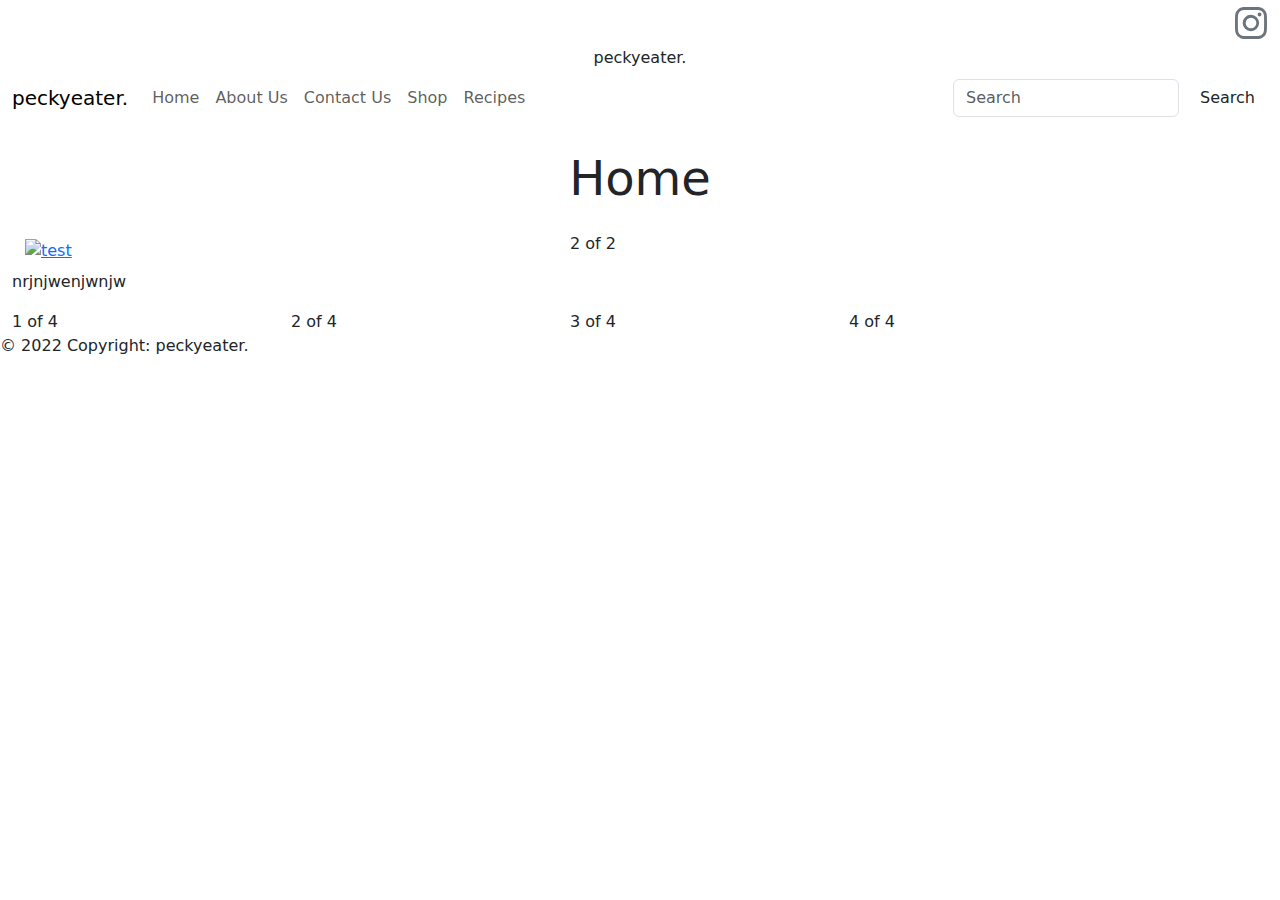
==== index.html @ 83ff92fa "changes" ====
<!DOCTYPE html>
<html lang="en">
<head>
    <title>Pecky Eater</title>
    <meta charset="utf-8">
    <meta name="viewport" content="width=device-width, initial-scale=1">

    <link rel="preconnect" href="https://fonts.googleapis.com">
    <link rel="preconnect" href="https://fonts.gstatic.com" crossorigin>
    <link href="https://fonts.googleapis.com/css2?family=Abril+Fatface&display=swap" rel="stylesheet">
    <link href="https://fonts.googleapis.com/css2?family=Josefin+Sans:wght@300&display=swap" rel="stylesheet">
    <link href="https://cdn.jsdelivr.net/npm/bootstrap@5.2.0/dist/css/bootstrap.min.css" rel="stylesheet">
    <script src="https://cdn.jsdelivr.net/npm/bootstrap@5.2.0/dist/js/bootstrap.bundle.min.js"></script>
    <link rel="stylesheet" href="stylesheet.css">


</head>
<body>

<div class="social text-end "> <button type="button" class="btn btn-outline"><a href="https://www.instagram.com/peckyeater/">
    <svg xmlns="http://www.w3.org/2000/svg" width="32" height="32" fill="currentColor" class="bi bi-instagram link-secondary" viewBox="0 0 16 16">
    <path d="M8 0C5.829 0 5.556.01 4.703.048 3.85.088 3.269.222 2.76.42a3.917 3.917 0 0 0-1.417.923A3.927 3.927 0 0 0 .42 2.76C.222 3.268.087 3.85.048 4.7.01 5.555 0 5.827 0 8.001c0 2.172.01 2.444.048 3.297.04.852.174 1.433.372 1.942.205.526.478.972.923 1.417.444.445.89.719 1.416.923.51.198 1.09.333 1.942.372C5.555 15.99 5.827 16 8 16s2.444-.01 3.298-.048c.851-.04 1.434-.174 1.943-.372a3.916 3.916 0 0 0 1.416-.923c.445-.445.718-.891.923-1.417.197-.509.332-1.09.372-1.942C15.99 10.445 16 10.173 16 8s-.01-2.445-.048-3.299c-.04-.851-.175-1.433-.372-1.941a3.926 3.926 0 0 0-.923-1.417A3.911 3.911 0 0 0 13.24.42c-.51-.198-1.092-.333-1.943-.372C10.443.01 10.172 0 7.998 0h.003zm-.717 1.442h.718c2.136 0 2.389.007 3.232.046.78.035 1.204.166 1.486.275.373.145.64.319.92.599.28.28.453.546.598.92.11.281.24.705.275 1.485.039.843.047 1.096.047 3.231s-.008 2.389-.047 3.232c-.035.78-.166 1.203-.275 1.485a2.47 2.47 0 0 1-.599.919c-.28.28-.546.453-.92.598-.28.11-.704.24-1.485.276-.843.038-1.096.047-3.232.047s-2.39-.009-3.233-.047c-.78-.036-1.203-.166-1.485-.276a2.478 2.478 0 0 1-.92-.598 2.48 2.48 0 0 1-.6-.92c-.109-.281-.24-.705-.275-1.485-.038-.843-.046-1.096-.046-3.233 0-2.136.008-2.388.046-3.231.036-.78.166-1.204.276-1.486.145-.373.319-.64.599-.92.28-.28.546-.453.92-.598.282-.11.705-.24 1.485-.276.738-.034 1.024-.044 2.515-.045v.002zm4.988 1.328a.96.96 0 1 0 0 1.92.96.96 0 0 0 0-1.92zm-4.27 1.122a4.109 4.109 0 1 0 0 8.217 4.109 4.109 0 0 0 0-8.217zm0 1.441a2.667 2.667 0 1 1 0 5.334 2.667 2.667 0 0 1 0-5.334z"/>
</svg></a></button></div>

<div class="d-none d-sm-block" >
    <div class="header text-center">peckyeater.</div>
</div>


<nav class="navbar navbar-expand-sm sticky-top">
    <div class="container-fluid">
        <a class="navbar-brand" href="#">peckyeater.</a>
        <button class="navbar-toggler" type="button" data-bs-toggle="collapse" data-bs-target="#mynavbar">
            <span class="navbar-toggler-icon"></span>
        </button>
        <div class="collapse navbar-collapse" id="mynavbar">
            <ul class="navbar-nav me-auto">
                <li class="nav-item">
                    <a class="nav-link" href="index.html">Home</a>
                </li>
                <li class="nav-item">
                    <a class="nav-link" href="aboutus.html">About Us</a>
                </li>
                <li class="nav-item">
                    <a class="nav-link" href="contactus.html">Contact Us</a>
                </li>
                <li class="nav-item">
                    <a class="nav-link" href="shop.html">Shop</a>
                </li>
                <li class="nav-item">
                    <a class="nav-link" href="recipes.html">Recipes</a>
                </li>
            </ul>
            <div id="search">
            <form class="d-flex">
                <input class="form-control me-2" type="text" placeholder="Search" id="searchbar" onkeyup="search()">
                <button class="btn" type="submit">Search</button>
            </form>
            </div>
        </div>
    </div>
</nav>
<br>

<div class="container-fluid">
    <div class="title text-center display-5">Home</div>
</div>
<br>
<!-- Two columns: 50% width on all screens, except for extra small (100% width) -->
<div class="container row">
    <div class="col align-self-start">
        <button type="button" class="btn btn-outline"><a href="cookies.html">
        <img class="img-fluid w-100" src="img/cookies.jpg" alt="test">
        </a></button>
        <p>nrjnjwenjwnjw</p>
    </div>
    <div class="col align-self-start">2 of 2</div>
</div>

<!-- Four columns: 25% width on all screens, except for extra small (100% width)-->
<div class="container row">
    <div class="col-sm">1 of 4</div>
    <div class="col-sm">2 of 4</div>
    <div class="col-sm">3 of 4</div>
    <div class="col-sm">4 of 4</div>
</div>

<!--
<script>
    $(function(){
        $('a[href="#search"]').on('click',function(event){
            event.preventDefault();
            $('#search').addClass('open');
            $('#search'> form > input[type="search"]).focus();
        });
        $('#search, #search button.close').on('click', function(event){
            if(event.target === this || event.target.className === 'close'){
                $(this).removeClass('open');
            }
        });
    });
</script>
-->
<script type="text/javascript">
    function search() {
        let input = document.getElementById('searchbar').value
        input=input.toLowerCase();
        let x = document.getElementsByClassName('nav-tem');

        for (i = 0; i < x.length; i++) {
            if (!x[i].innerHTML.toLowerCase().includes(input)) {
                x[i].style.display="none";
            }
            else {
                x[i].style.display="list-item";
            }
        }
    }
</script>
</body>
<footer class="footer">
    <p>© 2022 Copyright: peckyeater.</p>
</footer>
</html>
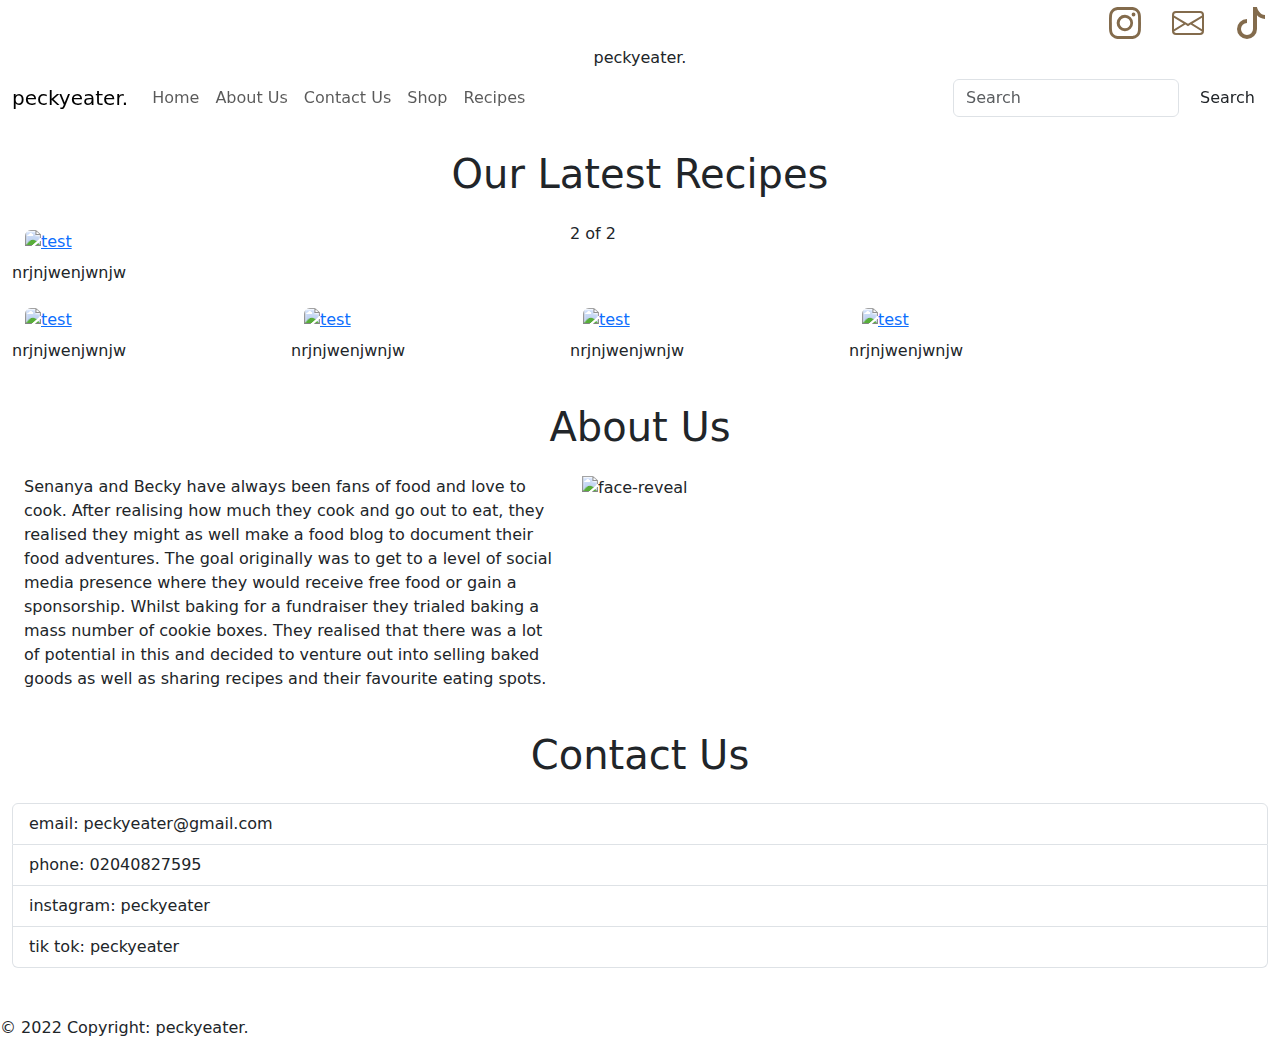
==== commit 17dadbe1: "recipe update" ====
--- a/index.html
+++ b/index.html
@@ -13,19 +13,28 @@
     <script src="https://cdn.jsdelivr.net/npm/bootstrap@5.2.0/dist/js/bootstrap.bundle.min.js"></script>
     <link rel="stylesheet" href="stylesheet.css">
 
-
 </head>
 <body>
 
 <div class="social text-end "> <button type="button" class="btn btn-outline"><a href="https://www.instagram.com/peckyeater/">
-    <svg xmlns="http://www.w3.org/2000/svg" width="32" height="32" fill="currentColor" class="bi bi-instagram link-secondary" viewBox="0 0 16 16">
+    <svg xmlns="http://www.w3.org/2000/svg" width="32" height="32" fill="rgba(131,107,76,255)" class="bi bi-instagram link-secondary" viewBox="0 0 16 16">
     <path d="M8 0C5.829 0 5.556.01 4.703.048 3.85.088 3.269.222 2.76.42a3.917 3.917 0 0 0-1.417.923A3.927 3.927 0 0 0 .42 2.76C.222 3.268.087 3.85.048 4.7.01 5.555 0 5.827 0 8.001c0 2.172.01 2.444.048 3.297.04.852.174 1.433.372 1.942.205.526.478.972.923 1.417.444.445.89.719 1.416.923.51.198 1.09.333 1.942.372C5.555 15.99 5.827 16 8 16s2.444-.01 3.298-.048c.851-.04 1.434-.174 1.943-.372a3.916 3.916 0 0 0 1.416-.923c.445-.445.718-.891.923-1.417.197-.509.332-1.09.372-1.942C15.99 10.445 16 10.173 16 8s-.01-2.445-.048-3.299c-.04-.851-.175-1.433-.372-1.941a3.926 3.926 0 0 0-.923-1.417A3.911 3.911 0 0 0 13.24.42c-.51-.198-1.092-.333-1.943-.372C10.443.01 10.172 0 7.998 0h.003zm-.717 1.442h.718c2.136 0 2.389.007 3.232.046.78.035 1.204.166 1.486.275.373.145.64.319.92.599.28.28.453.546.598.92.11.281.24.705.275 1.485.039.843.047 1.096.047 3.231s-.008 2.389-.047 3.232c-.035.78-.166 1.203-.275 1.485a2.47 2.47 0 0 1-.599.919c-.28.28-.546.453-.92.598-.28.11-.704.24-1.485.276-.843.038-1.096.047-3.232.047s-2.39-.009-3.233-.047c-.78-.036-1.203-.166-1.485-.276a2.478 2.478 0 0 1-.92-.598 2.48 2.48 0 0 1-.6-.92c-.109-.281-.24-.705-.275-1.485-.038-.843-.046-1.096-.046-3.233 0-2.136.008-2.388.046-3.231.036-.78.166-1.204.276-1.486.145-.373.319-.64.599-.92.28-.28.546-.453.92-.598.282-.11.705-.24 1.485-.276.738-.034 1.024-.044 2.515-.045v.002zm4.988 1.328a.96.96 0 1 0 0 1.92.96.96 0 0 0 0-1.92zm-4.27 1.122a4.109 4.109 0 1 0 0 8.217 4.109 4.109 0 0 0 0-8.217zm0 1.441a2.667 2.667 0 1 1 0 5.334 2.667 2.667 0 0 1 0-5.334z"/>
-</svg></a></button></div>
+</svg></a></button>
+    <button type="button" class="btn btn-outline"><a href="mailto:peckyeater@gmail.com">
+        <svg xmlns="http://www.w3.org/2000/svg" width="32" height="32" fill="rgba(131,107,76,255)" class="bi bi-envelope" viewBox="0 0 16 16">
+            <path d="M0 4a2 2 0 0 1 2-2h12a2 2 0 0 1 2 2v8a2 2 0 0 1-2 2H2a2 2 0 0 1-2-2V4Zm2-1a1 1 0 0 0-1 1v.217l7 4.2 7-4.2V4a1 1 0 0 0-1-1H2Zm13 2.383-4.708 2.825L15 11.105V5.383Zm-.034 6.876-5.64-3.471L8 9.583l-1.326-.795-5.64 3.47A1 1 0 0 0 2 13h12a1 1 0 0 0 .966-.741ZM1 11.105l4.708-2.897L1 5.383v5.722Z"/>
+        </svg>
+    </a></button>
+    <button type="button" class="btn btn-outline"><a href="https://www.tiktok.com/@peckyeater">
+        <svg xmlns="http://www.w3.org/2000/svg" width="32" height="32" fill="rgba(131,107,76,255)" class="bi bi-tiktok" viewBox="0 0 16 16">
+            <path d="M9 0h1.98c.144.715.54 1.617 1.235 2.512C12.895 3.389 13.797 4 15 4v2c-1.753 0-3.07-.814-4-1.829V11a5 5 0 1 1-5-5v2a3 3 0 1 0 3 3V0Z"/>
+        </svg>
+    </a></button>
+</div>
 
 <div class="d-none d-sm-block" >
     <div class="header text-center">peckyeater.</div>
 </div>
-
 
 <nav class="navbar navbar-expand-sm sticky-top">
     <div class="container-fluid">
@@ -39,10 +48,10 @@
                     <a class="nav-link" href="index.html">Home</a>
                 </li>
                 <li class="nav-item">
-                    <a class="nav-link" href="aboutus.html">About Us</a>
+                    <a class="nav-link" href="#aboutus">About Us</a>
                 </li>
                 <li class="nav-item">
-                    <a class="nav-link" href="contactus.html">Contact Us</a>
+                    <a class="nav-link" href="#contactus">Contact Us</a>
                 </li>
                 <li class="nav-item">
                     <a class="nav-link" href="shop.html">Shop</a>
@@ -61,30 +70,90 @@
     </div>
 </nav>
 <br>
-
 <div class="container-fluid">
-    <div class="title text-center display-5">Home</div>
+    <div class="title text-center display-6">Our Latest Recipes</div>
 </div>
 <br>
 <!-- Two columns: 50% width on all screens, except for extra small (100% width) -->
+<div class="wrapper">
 <div class="container row">
     <div class="col align-self-start">
         <button type="button" class="btn btn-outline"><a href="cookies.html">
-        <img class="img-fluid w-100" src="img/cookies.jpg" alt="test">
+        <img class="rounded img-fluid w-100" src="img/cookies.jpg" alt="test">
         </a></button>
         <p>nrjnjwenjwnjw</p>
     </div>
     <div class="col align-self-start">2 of 2</div>
 </div>
-
 <!-- Four columns: 25% width on all screens, except for extra small (100% width)-->
 <div class="container row">
-    <div class="col-sm">1 of 4</div>
-    <div class="col-sm">2 of 4</div>
-    <div class="col-sm">3 of 4</div>
-    <div class="col-sm">4 of 4</div>
+    <div class="col-sm">
+        <button type="button" class="btn btn-outline"><a href="cheesecake.html">
+            <img class="rounded img-fluid w-100" src="img/IMG_1798.jpg" alt="test">
+        </a></button>
+        <p>nrjnjwenjwnjw</p>
+    </div>
+        <div class="col-sm">
+            <button type="button" class="btn btn-outline"><a href="cookies.html">
+                <img class="rounded img-fluid w-100" src="img/IMG_3704.jpg" alt="test">
+            </a></button>
+            <p>nrjnjwenjwnjw</p>
+        </div>
+            <div class="col-sm">
+                <button type="button" class="btn btn-outline"><a href="cookies.html">
+                    <img class="rounded img-fluid w-100" src="img/IMG_6663.jpg" alt="test">
+                </a></button>
+                <p>nrjnjwenjwnjw</p>
+            </div>
+    <div class="col-sm">
+        <button type="button" class="btn btn-outline"><a href="cookies.html">
+            <img class="rounded img-fluid w-100" src="img/IMG_6790.jpg" alt="test">
+        </a></button>
+        <p>nrjnjwenjwnjw</p>
+    </div>
 </div>
 
+<br>
+<div id="aboutus"  class="container-fluid">
+    <div class="title text-center display-6">About Us</div>
+</div>
+<br>
+
+
+    <div class="container-fluid">
+        <div class="container row">
+            <div class="col-sm-3 col-md-6">
+                <p>Senanya and Becky have always been fans of food and love to cook. After realising how much
+                    they cook and go out to eat, they realised they might as well make a food blog to document
+                    their food adventures. The goal originally was to get to a level of social media presence
+                    where they would receive free food or gain a sponsorship. Whilst baking for a fundraiser they
+                    trialed baking a mass number of cookie boxes. They realised that there was a lot of potential
+                    in this and decided to venture out into selling baked goods as well as sharing recipes and their
+                    favourite eating spots.</p>
+            </div>
+            <div class="col-sm-9 col-md-6">
+                <img src="img/IMG_1305_Original.jpg" alt="face-reveal" class="img-fluid">
+            </div>
+        </div>
+    </div>
+</div>
+<br>
+<div id="contactus" class="container-fluid">
+    <div class="title text-center display-6">Contact Us</div>
+</div>
+<br>
+<div class="wrapper">
+    <div class="container-fluid">
+        <ul class="list-group">
+            <li class="list-group-item">email: peckyeater@gmail.com</li>
+            <li class="list-group-item">phone: 02040827595</li>
+            <li class="list-group-item">instagram: peckyeater</li>
+            <li class="list-group-item">tik tok: peckyeater</li>
+        </ul>
+    </div>
+</div>
+<br>
+<br>
 <!--
 <script>
     $(function(){
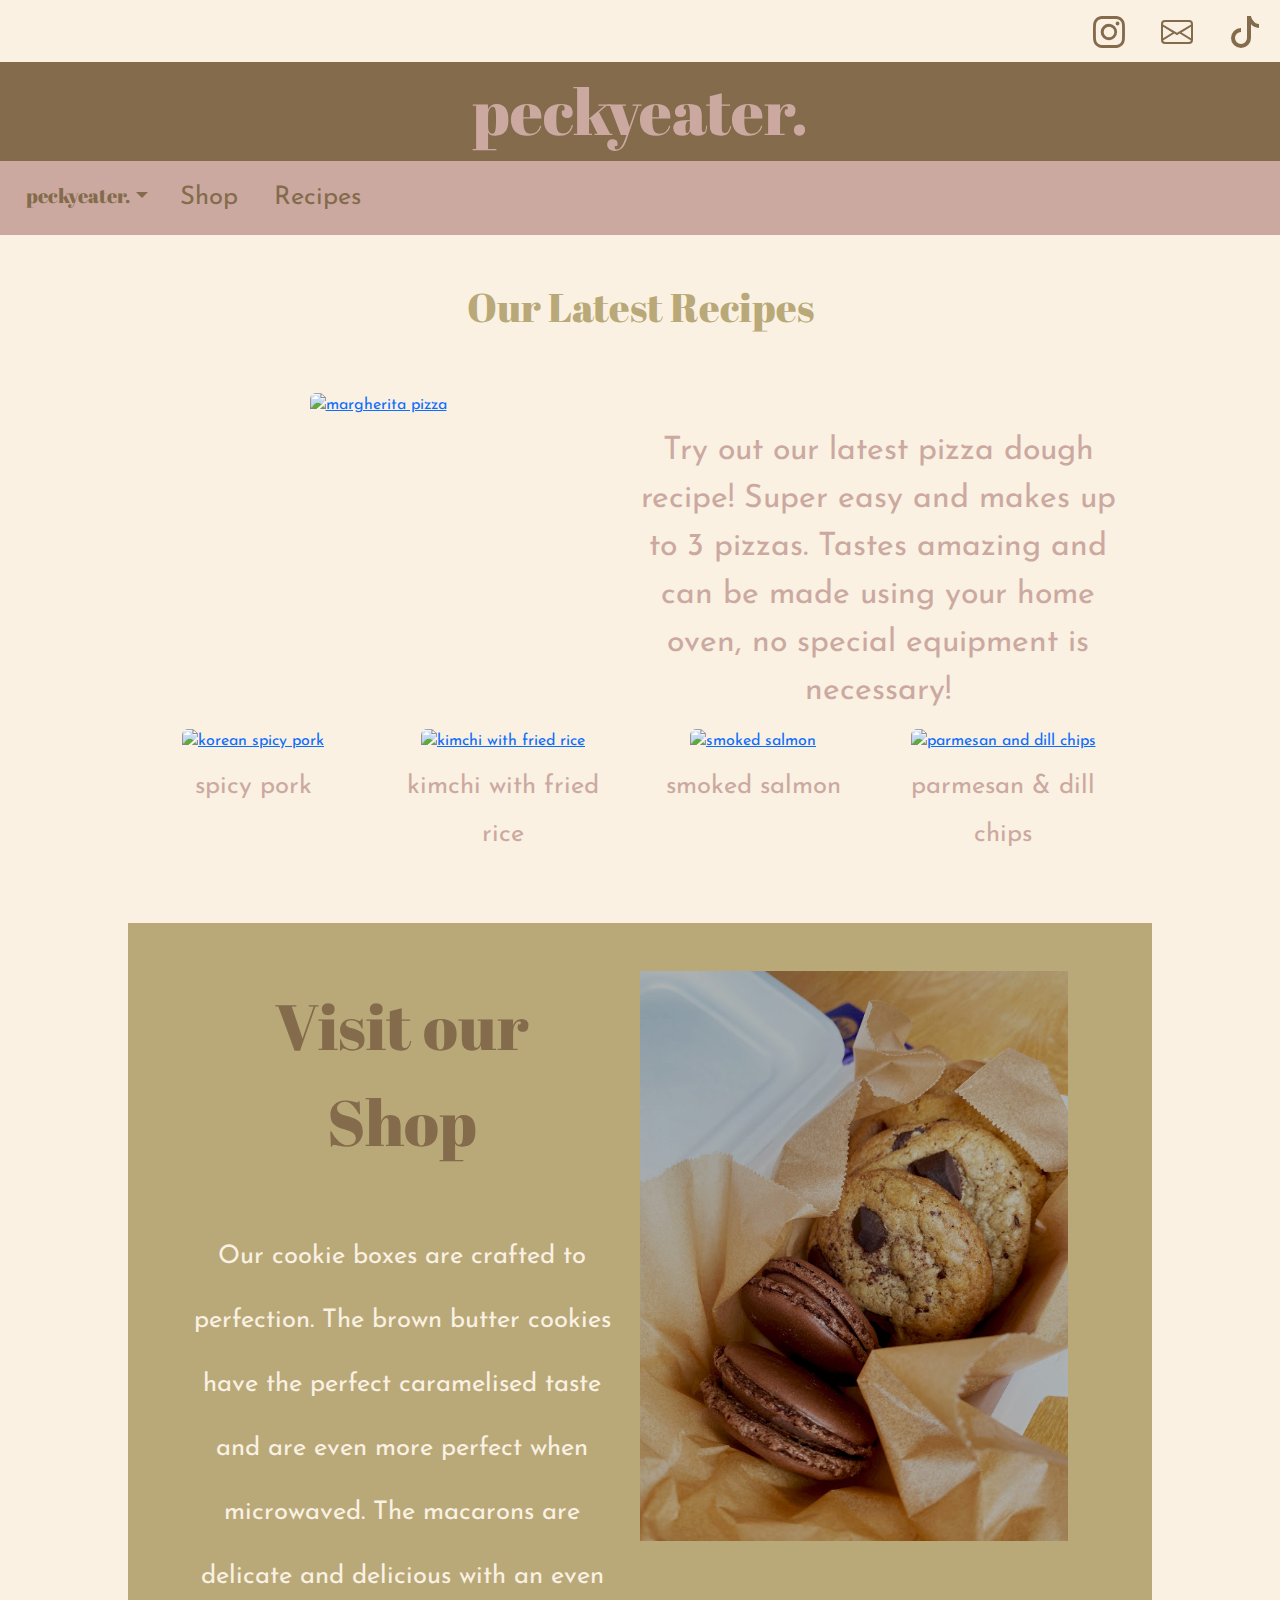
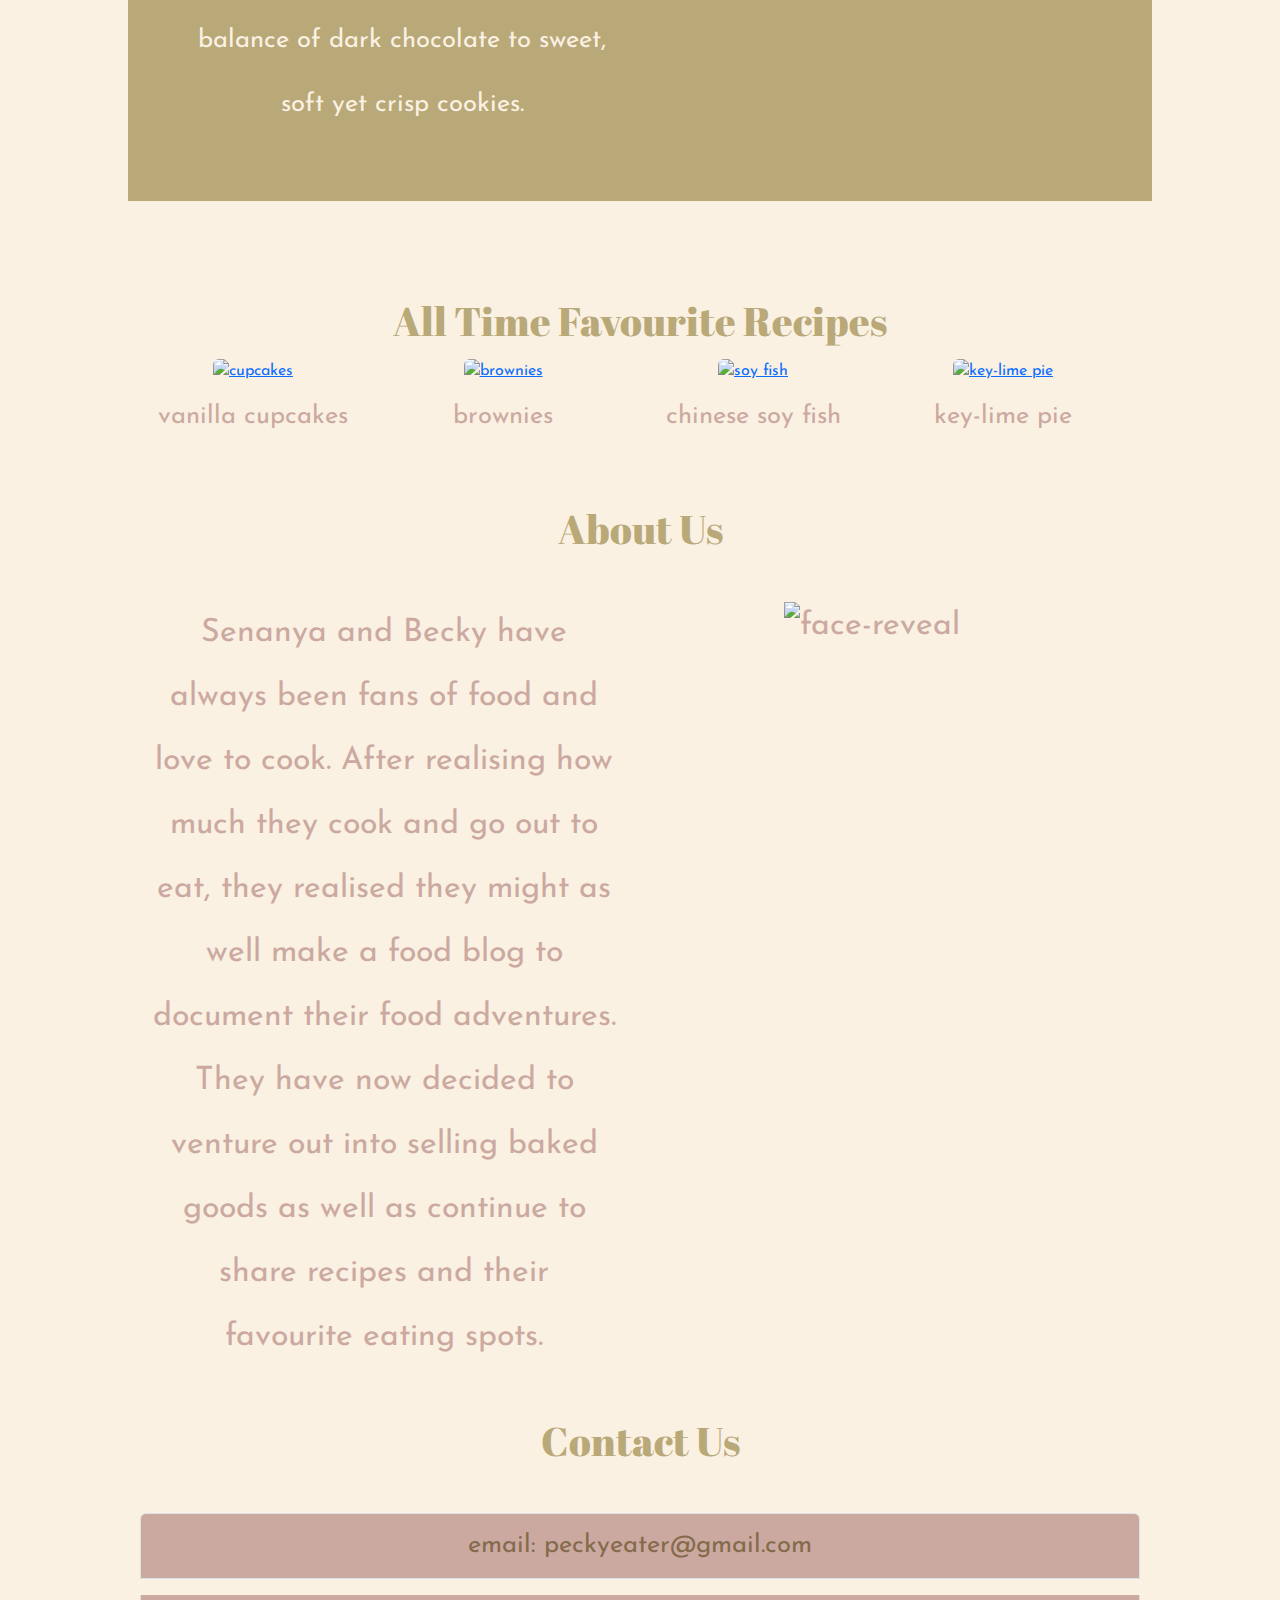
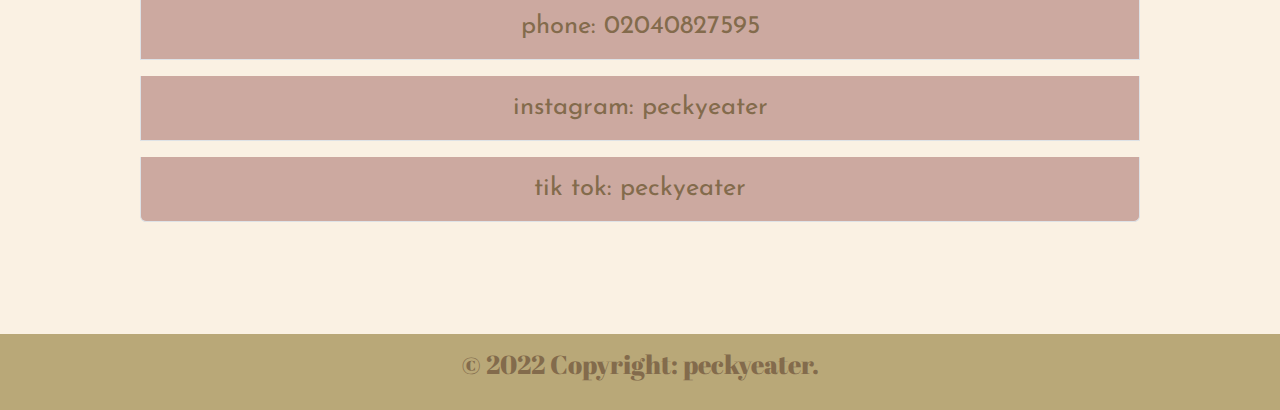
==== commit 76cc29d5: "navbar fix" ====
--- a/index.html
+++ b/index.html
@@ -16,10 +16,11 @@
 </head>
 <body>
 
+
 <div class="social text-end "> <button type="button" class="btn btn-outline"><a href="https://www.instagram.com/peckyeater/">
     <svg xmlns="http://www.w3.org/2000/svg" width="32" height="32" fill="rgba(131,107,76,255)" class="bi bi-instagram link-secondary" viewBox="0 0 16 16">
-    <path d="M8 0C5.829 0 5.556.01 4.703.048 3.85.088 3.269.222 2.76.42a3.917 3.917 0 0 0-1.417.923A3.927 3.927 0 0 0 .42 2.76C.222 3.268.087 3.85.048 4.7.01 5.555 0 5.827 0 8.001c0 2.172.01 2.444.048 3.297.04.852.174 1.433.372 1.942.205.526.478.972.923 1.417.444.445.89.719 1.416.923.51.198 1.09.333 1.942.372C5.555 15.99 5.827 16 8 16s2.444-.01 3.298-.048c.851-.04 1.434-.174 1.943-.372a3.916 3.916 0 0 0 1.416-.923c.445-.445.718-.891.923-1.417.197-.509.332-1.09.372-1.942C15.99 10.445 16 10.173 16 8s-.01-2.445-.048-3.299c-.04-.851-.175-1.433-.372-1.941a3.926 3.926 0 0 0-.923-1.417A3.911 3.911 0 0 0 13.24.42c-.51-.198-1.092-.333-1.943-.372C10.443.01 10.172 0 7.998 0h.003zm-.717 1.442h.718c2.136 0 2.389.007 3.232.046.78.035 1.204.166 1.486.275.373.145.64.319.92.599.28.28.453.546.598.92.11.281.24.705.275 1.485.039.843.047 1.096.047 3.231s-.008 2.389-.047 3.232c-.035.78-.166 1.203-.275 1.485a2.47 2.47 0 0 1-.599.919c-.28.28-.546.453-.92.598-.28.11-.704.24-1.485.276-.843.038-1.096.047-3.232.047s-2.39-.009-3.233-.047c-.78-.036-1.203-.166-1.485-.276a2.478 2.478 0 0 1-.92-.598 2.48 2.48 0 0 1-.6-.92c-.109-.281-.24-.705-.275-1.485-.038-.843-.046-1.096-.046-3.233 0-2.136.008-2.388.046-3.231.036-.78.166-1.204.276-1.486.145-.373.319-.64.599-.92.28-.28.546-.453.92-.598.282-.11.705-.24 1.485-.276.738-.034 1.024-.044 2.515-.045v.002zm4.988 1.328a.96.96 0 1 0 0 1.92.96.96 0 0 0 0-1.92zm-4.27 1.122a4.109 4.109 0 1 0 0 8.217 4.109 4.109 0 0 0 0-8.217zm0 1.441a2.667 2.667 0 1 1 0 5.334 2.667 2.667 0 0 1 0-5.334z"/>
-</svg></a></button>
+        <path d="M8 0C5.829 0 5.556.01 4.703.048 3.85.088 3.269.222 2.76.42a3.917 3.917 0 0 0-1.417.923A3.927 3.927 0 0 0 .42 2.76C.222 3.268.087 3.85.048 4.7.01 5.555 0 5.827 0 8.001c0 2.172.01 2.444.048 3.297.04.852.174 1.433.372 1.942.205.526.478.972.923 1.417.444.445.89.719 1.416.923.51.198 1.09.333 1.942.372C5.555 15.99 5.827 16 8 16s2.444-.01 3.298-.048c.851-.04 1.434-.174 1.943-.372a3.916 3.916 0 0 0 1.416-.923c.445-.445.718-.891.923-1.417.197-.509.332-1.09.372-1.942C15.99 10.445 16 10.173 16 8s-.01-2.445-.048-3.299c-.04-.851-.175-1.433-.372-1.941a3.926 3.926 0 0 0-.923-1.417A3.911 3.911 0 0 0 13.24.42c-.51-.198-1.092-.333-1.943-.372C10.443.01 10.172 0 7.998 0h.003zm-.717 1.442h.718c2.136 0 2.389.007 3.232.046.78.035 1.204.166 1.486.275.373.145.64.319.92.599.28.28.453.546.598.92.11.281.24.705.275 1.485.039.843.047 1.096.047 3.231s-.008 2.389-.047 3.232c-.035.78-.166 1.203-.275 1.485a2.47 2.47 0 0 1-.599.919c-.28.28-.546.453-.92.598-.28.11-.704.24-1.485.276-.843.038-1.096.047-3.232.047s-2.39-.009-3.233-.047c-.78-.036-1.203-.166-1.485-.276a2.478 2.478 0 0 1-.92-.598 2.48 2.48 0 0 1-.6-.92c-.109-.281-.24-.705-.275-1.485-.038-.843-.046-1.096-.046-3.233 0-2.136.008-2.388.046-3.231.036-.78.166-1.204.276-1.486.145-.373.319-.64.599-.92.28-.28.546-.453.92-.598.282-.11.705-.24 1.485-.276.738-.034 1.024-.044 2.515-.045v.002zm4.988 1.328a.96.96 0 1 0 0 1.92.96.96 0 0 0 0-1.92zm-4.27 1.122a4.109 4.109 0 1 0 0 8.217 4.109 4.109 0 0 0 0-8.217zm0 1.441a2.667 2.667 0 1 1 0 5.334 2.667 2.667 0 0 1 0-5.334z"/>
+    </svg></a></button>
     <button type="button" class="btn btn-outline"><a href="mailto:peckyeater@gmail.com">
         <svg xmlns="http://www.w3.org/2000/svg" width="32" height="32" fill="rgba(131,107,76,255)" class="bi bi-envelope" viewBox="0 0 16 16">
             <path d="M0 4a2 2 0 0 1 2-2h12a2 2 0 0 1 2 2v8a2 2 0 0 1-2 2H2a2 2 0 0 1-2-2V4Zm2-1a1 1 0 0 0-1 1v.217l7 4.2 7-4.2V4a1 1 0 0 0-1-1H2Zm13 2.383-4.708 2.825L15 11.105V5.383Zm-.034 6.876-5.64-3.471L8 9.583l-1.326-.795-5.64 3.47A1 1 0 0 0 2 13h12a1 1 0 0 0 .966-.741ZM1 11.105l4.708-2.897L1 5.383v5.722Z"/>
@@ -38,20 +39,16 @@
 
 <nav class="navbar navbar-expand-sm sticky-top">
     <div class="container-fluid">
-        <a class="navbar-brand" href="#">peckyeater.</a>
-        <button class="navbar-toggler" type="button" data-bs-toggle="collapse" data-bs-target="#mynavbar">
-            <span class="navbar-toggler-icon"></span>
-        </button>
         <div class="collapse navbar-collapse" id="mynavbar">
             <ul class="navbar-nav me-auto">
-                <li class="nav-item">
-                    <a class="nav-link" href="index.html">Home</a>
-                </li>
-                <li class="nav-item">
-                    <a class="nav-link" href="#aboutus">About Us</a>
-                </li>
-                <li class="nav-item">
-                    <a class="nav-link" href="#contactus">Contact Us</a>
+                <li class="nav-item dropdown">
+                    <a class="nav-link dropdown-toggle navbar" href="#" id="navbarDropdown" role="button" data-bs-toggle="dropdown" aria-expanded="false">
+                        peckyeater.
+                    </a>
+                    <ul class="dropdown-menu" aria-labelledby="navbarDropdown">
+                        <li><a class="nav-link" href="#aboutus">About Us</a></li>
+                        <li><a class="nav-link" href="#contactus">Contact Us</a></li>
+                    </ul>
                 </li>
                 <li class="nav-item">
                     <a class="nav-link" href="shop.html">Shop</a>
@@ -60,12 +57,7 @@
                     <a class="nav-link" href="recipes.html">Recipes</a>
                 </li>
             </ul>
-            <div id="search">
-            <form class="d-flex">
-                <input class="form-control me-2" type="text" placeholder="Search" id="searchbar" onkeyup="search()">
-                <button class="btn" type="submit">Search</button>
-            </form>
-            </div>
+
         </div>
     </div>
 </nav>
@@ -73,63 +65,116 @@
 <div class="container-fluid">
     <div class="title text-center display-6">Our Latest Recipes</div>
 </div>
-<br>
-<!-- Two columns: 50% width on all screens, except for extra small (100% width) -->
+
+<br>
+
 <div class="wrapper">
 <div class="container row">
-    <div class="col align-self-start">
-        <button type="button" class="btn btn-outline"><a href="cookies.html">
-        <img class="rounded img-fluid w-100" src="img/cookies.jpg" alt="test">
-        </a></button>
-        <p>nrjnjwenjwnjw</p>
-    </div>
-    <div class="col align-self-start">2 of 2</div>
-</div>
-<!-- Four columns: 25% width on all screens, except for extra small (100% width)-->
+    <div class="col-sm-6">
+        <button type="button" class="btn btn-outline"><a href="pizza.html">
+        <img class="rounded img-fluid w-100" src="img/pizza.jpg" alt="margherita pizza">
+        </a></button>
+    </div>
+    <div class="col-sm-6 pt-5">
+        Try out our latest pizza  dough recipe! Super easy and makes up to 3 pizzas. Tastes
+        amazing and can be made using your home oven, no special equipment is necessary!
+    </div>
+</div>
+
 <div class="container row">
     <div class="col-sm">
-        <button type="button" class="btn btn-outline"><a href="cheesecake.html">
-            <img class="rounded img-fluid w-100" src="img/IMG_1798.jpg" alt="test">
-        </a></button>
-        <p>nrjnjwenjwnjw</p>
+        <button type="button" class="btn btn-outline"><a href="spicypork.html">
+            <img class="rounded img-fluid w-100" src="img/IMG_6663.jpg" alt="korean spicy pork">
+        </a></button>
+        <p>spicy pork</p>
     </div>
         <div class="col-sm">
-            <button type="button" class="btn btn-outline"><a href="cookies.html">
-                <img class="rounded img-fluid w-100" src="img/IMG_3704.jpg" alt="test">
+            <button type="button" class="btn"><a href="friedrice.html">
+                <img class="rounded img-fluid w-100" src="img/IMG_8913.jpg" alt="kimchi with fried rice">
             </a></button>
-            <p>nrjnjwenjwnjw</p>
+            <p>kimchi with fried rice</p>
         </div>
             <div class="col-sm">
-                <button type="button" class="btn btn-outline"><a href="cookies.html">
-                    <img class="rounded img-fluid w-100" src="img/IMG_6663.jpg" alt="test">
+                <button type="button" class="btn"><a href="salmon.html">
+                    <img class="rounded img-fluid w-100" src="img/IMG_3042.jpg" alt="smoked salmon">
                 </a></button>
-                <p>nrjnjwenjwnjw</p>
+                <p>smoked salmon</p>
             </div>
     <div class="col-sm">
-        <button type="button" class="btn btn-outline"><a href="cookies.html">
-            <img class="rounded img-fluid w-100" src="img/IMG_6790.jpg" alt="test">
-        </a></button>
-        <p>nrjnjwenjwnjw</p>
-    </div>
-</div>
-
+        <button type="button" class="btn"><a href="chips.html">
+            <img class="rounded img-fluid w-100" src="img/IMG_2964.jpg" alt="parmesan and dill chips">
+        </a></button>
+        <p>parmesan & dill chips</p>
+    </div>
+</div>
+    <br>
+    <div class="block-1 p-5">
+        <div class="container row">
+            <div class="col">
+                <button type="button" class="btn btn-outline title-2 text-center txt-2">Visit our Shop<a href="shop.html">
+                </a></button>
+                <div class="txt-1 pt-5">
+                <p>Our cookie boxes are crafted to perfection. The brown butter cookies have the perfect
+                    caramelised taste and are even more perfect when microwaved. The macarons are delicate
+                    and delicious with an even balance of dark chocolate to
+                    sweet, soft yet crisp cookies.</p>
+            </div>
+            </div>
+            <div class="col-sm "><img src="img/IMG_1554.jpg" class="d-block w-100" alt="cookie box"></div>
+        </div>
+
+    </div>
+</div>
+<br>
+<br>
+<div class="container-fluid">
+    <div class="title text-center display-6">All Time Favourite Recipes</div>
+</div>
+<div class="wrapper">
+<div class="container row">
+    <div class="col">
+        <button type="button" class="btn btn-outline"><a href="cupcakes.html">
+            <img src="img/IMG_3628.jpg" class="rounded img-fluid w-100" alt="cupcakes">
+        </a></button>
+        <p>vanilla cupcakes</p>
+    </div>
+    <div class="col">
+        <button type="button" class="btn btn-outline"><a href="brownies.html">
+            <img src="img/IMG_2368.jpg" class="rounded img-fluid w-100" alt="brownies">
+        </a></button>
+        <p>brownies</p>
+    </div>
+    <div class="col">
+        <button type="button" class="btn btn-outline"><a href="soyfish.html">
+            <img src="img/IMG_8636.jpg" class="rounded img-fluid w-100" alt="soy fish">
+        </a></button>
+        <p>chinese soy fish</p>
+    </div>
+
+    <div class="col">
+        <button type="button" class="btn btn-outline"><a href="pie.html">
+            <img src="img/IMG_1869.jpg" class="rounded img-fluid w-100" alt="key-lime pie">
+        </a></button>
+        <p>key-lime pie</p>
+    </div>
+</div>
+</div>
 <br>
 <div id="aboutus"  class="container-fluid">
     <div class="title text-center display-6">About Us</div>
 </div>
-<br>
-
-
+
+<br>
+
+
+<div class="wrapper">
     <div class="container-fluid">
         <div class="container row">
             <div class="col-sm-3 col-md-6">
-                <p>Senanya and Becky have always been fans of food and love to cook. After realising how much
+                <div class="txt-3">Senanya and Becky have always been fans of food and love to cook. After realising how much
                     they cook and go out to eat, they realised they might as well make a food blog to document
-                    their food adventures. The goal originally was to get to a level of social media presence
-                    where they would receive free food or gain a sponsorship. Whilst baking for a fundraiser they
-                    trialed baking a mass number of cookie boxes. They realised that there was a lot of potential
-                    in this and decided to venture out into selling baked goods as well as sharing recipes and their
-                    favourite eating spots.</p>
+                    their food adventures.  They have now decided to venture out into selling
+                    baked goods as well as continue to share recipes and their favourite eating spots.</div>
             </div>
             <div class="col-sm-9 col-md-6">
                 <img src="img/IMG_1305_Original.jpg" alt="face-reveal" class="img-fluid">
@@ -145,47 +190,15 @@
 <div class="wrapper">
     <div class="container-fluid">
         <ul class="list-group">
-            <li class="list-group-item">email: peckyeater@gmail.com</li>
-            <li class="list-group-item">phone: 02040827595</li>
-            <li class="list-group-item">instagram: peckyeater</li>
-            <li class="list-group-item">tik tok: peckyeater</li>
+            <li class="list-group-item table">email: peckyeater@gmail.com</li>
+            <li class="list-group-item table">phone: 02040827595</li>
+            <li class="list-group-item table">instagram: peckyeater</li>
+            <li class="list-group-item table">tik tok: peckyeater</li>
         </ul>
     </div>
 </div>
 <br>
 <br>
-<!--
-<script>
-    $(function(){
-        $('a[href="#search"]').on('click',function(event){
-            event.preventDefault();
-            $('#search').addClass('open');
-            $('#search'> form > input[type="search"]).focus();
-        });
-        $('#search, #search button.close').on('click', function(event){
-            if(event.target === this || event.target.className === 'close'){
-                $(this).removeClass('open');
-            }
-        });
-    });
-</script>
--->
-<script type="text/javascript">
-    function search() {
-        let input = document.getElementById('searchbar').value
-        input=input.toLowerCase();
-        let x = document.getElementsByClassName('nav-tem');
-
-        for (i = 0; i < x.length; i++) {
-            if (!x[i].innerHTML.toLowerCase().includes(input)) {
-                x[i].style.display="none";
-            }
-            else {
-                x[i].style.display="list-item";
-            }
-        }
-    }
-</script>
 </body>
 <footer class="footer">
     <p>© 2022 Copyright: peckyeater.</p>
--- a/stylesheet.css
+++ b/stylesheet.css
@@ -0,0 +1,131 @@
+.header {
+    color: rgba(204, 169, 160, 255) !important;
+    font-family: 'Abril Fatface', cursive;
+    background-color: rgba(131, 107, 76, 255) !important;
+    font-size: 2em;
+    padding: 2%;
+}
+
+.social{
+    background-color: rgba(250,241,227,98) !important;
+    color: rgba(131,107,76,255) !important;
+    padding: 0.5%;
+}
+
+.footer{
+    color:rgba(131,107,76,255)!important;
+    font-family: 'Abril Fatface', cursive;
+    background-color:rgba(185,168,120,255);!important;
+    padding:0.5%;
+}
+
+.title{
+    color:rgba(185,168,120,255);!important;
+    font-family: 'Abril Fatface', cursive;
+}
+
+.title-2{
+    color:rgba(131,107,76,255);!important;
+    font-family: 'Abril Fatface', cursive;
+
+}
+
+
+.table{
+    background-color:rgba(204,169,160,255);
+    color:rgba(131,107,76,255);!important;
+    font-size:0.8em;
+}
+
+.table-2{
+    background-color: rgba(250,241,227,98) !important;
+}
+
+.buy{
+    background-color:rgba(185,168,120,255);!important;
+}
+
+body{
+    font-size:2em;
+    color:rgba(204,169,160,255) !important;
+    line-height: 1.5em;
+    text-align: center;
+    background-color: rgba(250,241,227,98) !important;
+    font-family: 'Josefin Sans', sans-serif;
+}
+
+.txt-1{
+    font-size:1em;
+    line-height: 2em;
+    color:rgba(250,241,227,98) !important;
+}
+
+.txt-2{
+    font-size:2em;
+}
+
+.txt-3{
+    font-size:1em;
+    line-height: 2em;
+}
+
+p{
+    font-size:0.8em;
+}
+
+.wrapper{
+    margin-left: 10%;
+    margin-right: 10%;
+}
+
+.block-1{
+    background-color:rgba(185,168,120,255);!important;
+}
+
+.nav-item{
+    background-color:rgba(204,169,160,255) !important;
+}
+.nav-link{
+    color:rgba(131,107,76,255) !important;
+    font-family: 'Josefin Sans', sans-serif;
+    transition: all 0.5s;
+}
+
+.navbar-brand{
+    background-color:rgba(204,169,160,255) !important;
+    color:rgba(131,107,76,255) !important;
+    font-family: 'Abril Fatface', cursive;
+}
+.navbar{
+    background-color:rgba(204,169,160,255) !important;
+    font-family: 'Abril Fatface', cursive;
+    font-size: 0.8em;
+}
+
+.navbar-nav{
+    background-color:rgba(204,169,160,255) !important;
+}
+
+.navbar .navbar-nav .nav-link:hover {
+    background-color:rgba(185,168,120,255);!important;
+    color: rgba(131,107,76,255) !important;
+}
+
+.active{
+    color:rgba(131,107,76,255) !important;
+    font-family: 'Josefin Sans', sans-serif;
+}
+
+@media only screen and (min-width: 992px) {
+    .navbar {
+        padding: 0;
+    }
+    .navbar .navbar-nav .nav-link {
+        padding: 0.5em 0.7em;
+    }
+    .navbar .navbar-brand {
+        padding: 0 0.8em;
+    }
+}
+
+* {box-sizing:border-box}
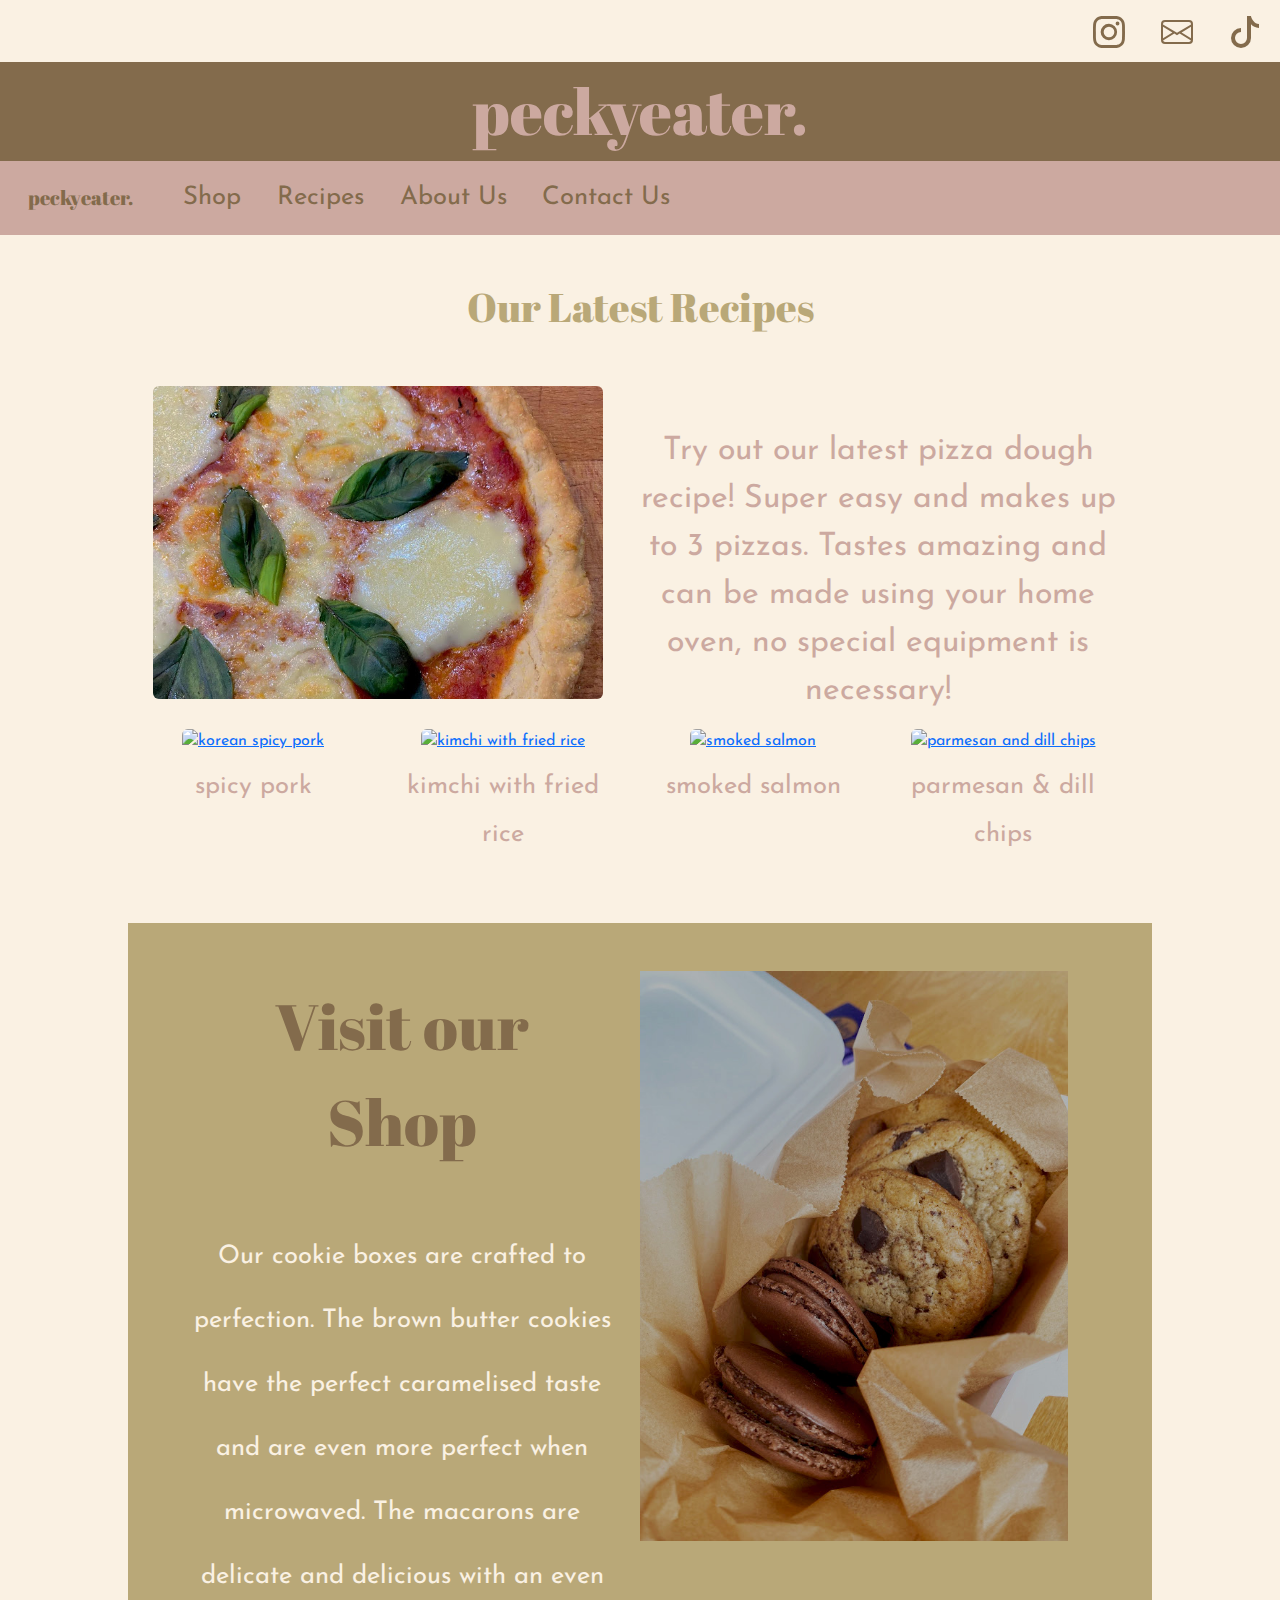
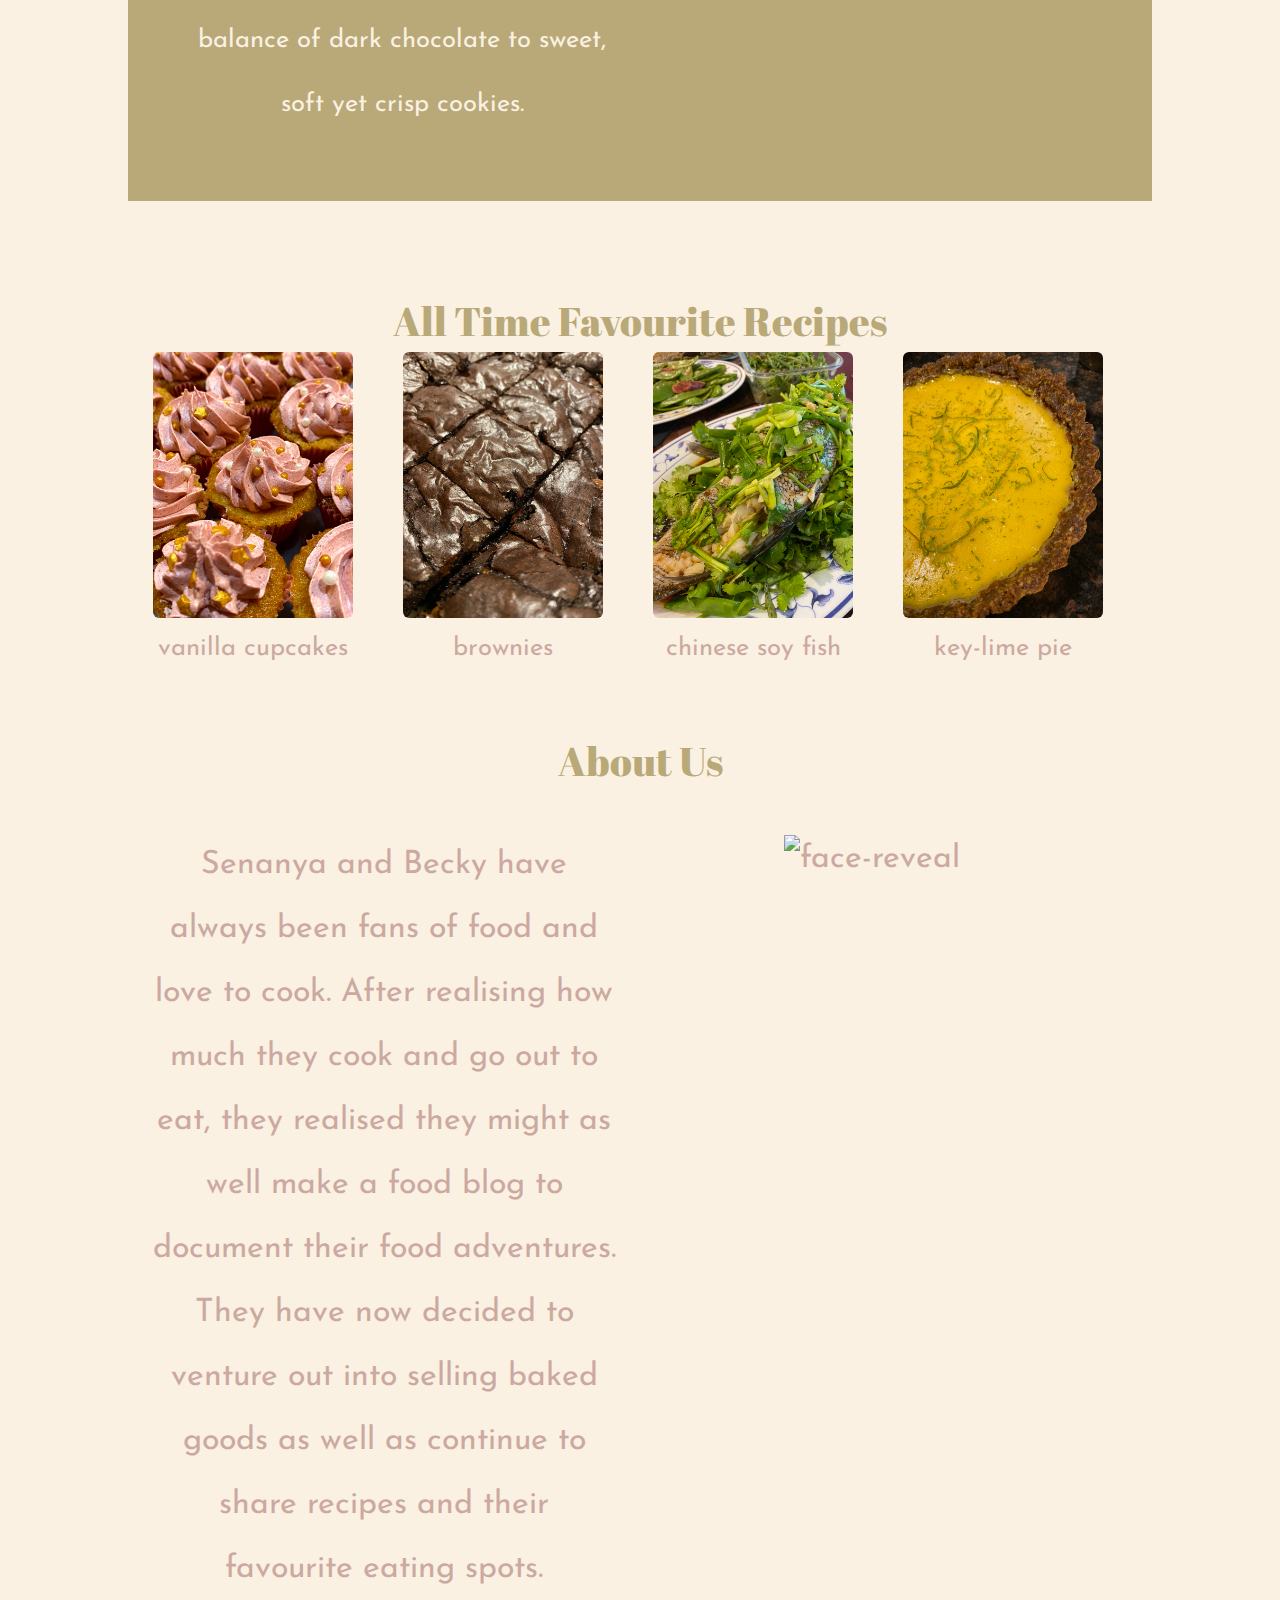
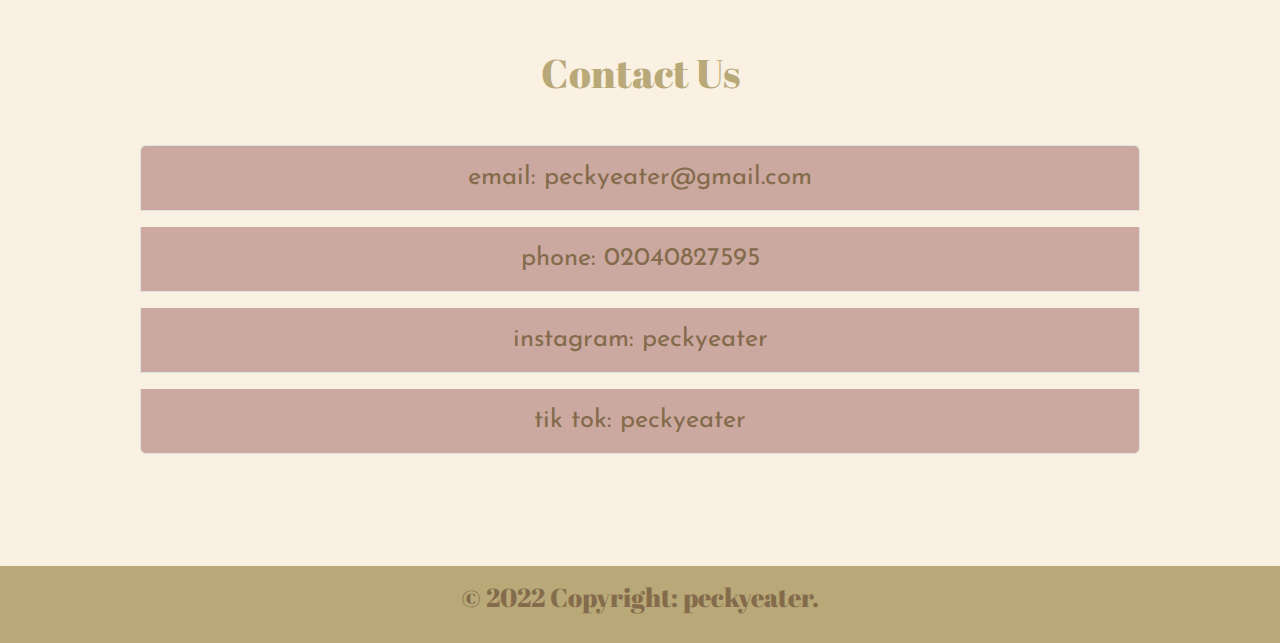
==== commit f2e682aa: "error checker" ====
--- a/index.html
+++ b/index.html
@@ -1,7 +1,7 @@
 <!DOCTYPE html>
 <html lang="en">
 <head>
-    <title>Pecky Eater</title>
+    <title>peckyeater</title>
     <meta charset="utf-8">
     <meta name="viewport" content="width=device-width, initial-scale=1">
 
@@ -17,50 +17,53 @@
 <body>
 
 
-<div class="social text-end "> <button type="button" class="btn btn-outline"><a href="https://www.instagram.com/peckyeater/">
+<div class="social text-end "> <a class="btn btn-outline" href="https://www.instagram.com/peckyeater/">
     <svg xmlns="http://www.w3.org/2000/svg" width="32" height="32" fill="rgba(131,107,76,255)" class="bi bi-instagram link-secondary" viewBox="0 0 16 16">
         <path d="M8 0C5.829 0 5.556.01 4.703.048 3.85.088 3.269.222 2.76.42a3.917 3.917 0 0 0-1.417.923A3.927 3.927 0 0 0 .42 2.76C.222 3.268.087 3.85.048 4.7.01 5.555 0 5.827 0 8.001c0 2.172.01 2.444.048 3.297.04.852.174 1.433.372 1.942.205.526.478.972.923 1.417.444.445.89.719 1.416.923.51.198 1.09.333 1.942.372C5.555 15.99 5.827 16 8 16s2.444-.01 3.298-.048c.851-.04 1.434-.174 1.943-.372a3.916 3.916 0 0 0 1.416-.923c.445-.445.718-.891.923-1.417.197-.509.332-1.09.372-1.942C15.99 10.445 16 10.173 16 8s-.01-2.445-.048-3.299c-.04-.851-.175-1.433-.372-1.941a3.926 3.926 0 0 0-.923-1.417A3.911 3.911 0 0 0 13.24.42c-.51-.198-1.092-.333-1.943-.372C10.443.01 10.172 0 7.998 0h.003zm-.717 1.442h.718c2.136 0 2.389.007 3.232.046.78.035 1.204.166 1.486.275.373.145.64.319.92.599.28.28.453.546.598.92.11.281.24.705.275 1.485.039.843.047 1.096.047 3.231s-.008 2.389-.047 3.232c-.035.78-.166 1.203-.275 1.485a2.47 2.47 0 0 1-.599.919c-.28.28-.546.453-.92.598-.28.11-.704.24-1.485.276-.843.038-1.096.047-3.232.047s-2.39-.009-3.233-.047c-.78-.036-1.203-.166-1.485-.276a2.478 2.478 0 0 1-.92-.598 2.48 2.48 0 0 1-.6-.92c-.109-.281-.24-.705-.275-1.485-.038-.843-.046-1.096-.046-3.233 0-2.136.008-2.388.046-3.231.036-.78.166-1.204.276-1.486.145-.373.319-.64.599-.92.28-.28.546-.453.92-.598.282-.11.705-.24 1.485-.276.738-.034 1.024-.044 2.515-.045v.002zm4.988 1.328a.96.96 0 1 0 0 1.92.96.96 0 0 0 0-1.92zm-4.27 1.122a4.109 4.109 0 1 0 0 8.217 4.109 4.109 0 0 0 0-8.217zm0 1.441a2.667 2.667 0 1 1 0 5.334 2.667 2.667 0 0 1 0-5.334z"/>
-    </svg></a></button>
-    <button type="button" class="btn btn-outline"><a href="mailto:peckyeater@gmail.com">
+    </svg></a>
+    <a class="btn btn-outline" href="mailto:peckyeater@gmail.com">
         <svg xmlns="http://www.w3.org/2000/svg" width="32" height="32" fill="rgba(131,107,76,255)" class="bi bi-envelope" viewBox="0 0 16 16">
             <path d="M0 4a2 2 0 0 1 2-2h12a2 2 0 0 1 2 2v8a2 2 0 0 1-2 2H2a2 2 0 0 1-2-2V4Zm2-1a1 1 0 0 0-1 1v.217l7 4.2 7-4.2V4a1 1 0 0 0-1-1H2Zm13 2.383-4.708 2.825L15 11.105V5.383Zm-.034 6.876-5.64-3.471L8 9.583l-1.326-.795-5.64 3.47A1 1 0 0 0 2 13h12a1 1 0 0 0 .966-.741ZM1 11.105l4.708-2.897L1 5.383v5.722Z"/>
         </svg>
-    </a></button>
-    <button type="button" class="btn btn-outline"><a href="https://www.tiktok.com/@peckyeater">
+    </a>
+    <a class="btn btn-outline"href="https://www.tiktok.com/@peckyeater">
         <svg xmlns="http://www.w3.org/2000/svg" width="32" height="32" fill="rgba(131,107,76,255)" class="bi bi-tiktok" viewBox="0 0 16 16">
             <path d="M9 0h1.98c.144.715.54 1.617 1.235 2.512C12.895 3.389 13.797 4 15 4v2c-1.753 0-3.07-.814-4-1.829V11a5 5 0 1 1-5-5v2a3 3 0 1 0 3 3V0Z"/>
         </svg>
-    </a></button>
+    </a>
 </div>
 
 <div class="d-none d-sm-block" >
     <div class="header text-center">peckyeater.</div>
 </div>
 
+
 <nav class="navbar navbar-expand-sm sticky-top">
     <div class="container-fluid">
+        <a class="navbar-brand" href="index.html">peckyeater.</a>
+        <button class="navbar-toggler" type="button" data-bs-toggle="collapse" data-bs-target="#mynavbar">
+            <span class="navbar-toggler-icon"></span>
+        </button>
         <div class="collapse navbar-collapse" id="mynavbar">
             <ul class="navbar-nav me-auto">
-                <li class="nav-item dropdown">
-                    <a class="nav-link dropdown-toggle navbar" href="#" id="navbarDropdown" role="button" data-bs-toggle="dropdown" aria-expanded="false">
-                        peckyeater.
-                    </a>
-                    <ul class="dropdown-menu" aria-labelledby="navbarDropdown">
-                        <li><a class="nav-link" href="#aboutus">About Us</a></li>
-                        <li><a class="nav-link" href="#contactus">Contact Us</a></li>
-                    </ul>
-                </li>
                 <li class="nav-item">
                     <a class="nav-link" href="shop.html">Shop</a>
                 </li>
                 <li class="nav-item">
                     <a class="nav-link" href="recipes.html">Recipes</a>
                 </li>
+                <li class="nav-item">
+                    <a class="nav-link" href="index.html#aboutus">About Us</a>
+                </li>
+                <li class="nav-item">
+                    <a class="nav-link" href="index.html#contactus">Contact Us</a>
+                </li>
             </ul>
 
         </div>
     </div>
 </nav>
+
 <br>
 <div class="container-fluid">
     <div class="title text-center display-6">Our Latest Recipes</div>
@@ -83,25 +86,25 @@
 
 <div class="container row">
     <div class="col-sm">
-        <button type="button" class="btn btn-outline"><a href="spicypork.html">
+        <button type="button" class="btn btn-outline"><a href="pizza.html">
             <img class="rounded img-fluid w-100" src="img/IMG_6663.jpg" alt="korean spicy pork">
         </a></button>
         <p>spicy pork</p>
     </div>
         <div class="col-sm">
-            <button type="button" class="btn"><a href="friedrice.html">
+            <button type="button" class="btn"><a href="pizza.html">
                 <img class="rounded img-fluid w-100" src="img/IMG_8913.jpg" alt="kimchi with fried rice">
             </a></button>
             <p>kimchi with fried rice</p>
         </div>
             <div class="col-sm">
-                <button type="button" class="btn"><a href="salmon.html">
+                <button type="button" class="btn"><a href="pizza.html">
                     <img class="rounded img-fluid w-100" src="img/IMG_3042.jpg" alt="smoked salmon">
                 </a></button>
                 <p>smoked salmon</p>
             </div>
     <div class="col-sm">
-        <button type="button" class="btn"><a href="chips.html">
+        <button type="button" class="btn"><a href="pizza.html">
             <img class="rounded img-fluid w-100" src="img/IMG_2964.jpg" alt="parmesan and dill chips">
         </a></button>
         <p>parmesan & dill chips</p>
@@ -110,9 +113,9 @@
     <br>
     <div class="block-1 p-5">
         <div class="container row">
-            <div class="col">
-                <button type="button" class="btn btn-outline title-2 text-center txt-2">Visit our Shop<a href="shop.html">
-                </a></button>
+            <div class="col-sm-6">
+                <a class="btn btn-outline title-2 text-center txt-2" href="shop.html">Visit our Shop
+                </a>
                 <div class="txt-1 pt-5">
                 <p>Our cookie boxes are crafted to perfection. The brown butter cookies have the perfect
                     caramelised taste and are even more perfect when microwaved. The macarons are delicate
@@ -120,7 +123,7 @@
                     sweet, soft yet crisp cookies.</p>
             </div>
             </div>
-            <div class="col-sm "><img src="img/IMG_1554.jpg" class="d-block w-100" alt="cookie box"></div>
+            <div class="col-sm-6"><img src="img/IMG_1554.jpg" class="d-block w-100" alt="cookie box"></div>
         </div>
 
     </div>
@@ -132,29 +135,29 @@
 </div>
 <div class="wrapper">
 <div class="container row">
-    <div class="col">
-        <button type="button" class="btn btn-outline"><a href="cupcakes.html">
+    <div class="col-sm-3">
+       <a  class="btn btn-outline" href="pizza.html">
             <img src="img/IMG_3628.jpg" class="rounded img-fluid w-100" alt="cupcakes">
-        </a></button>
+        </a>
         <p>vanilla cupcakes</p>
     </div>
-    <div class="col">
-        <button type="button" class="btn btn-outline"><a href="brownies.html">
+    <div class="col-sm-3">
+       <a  class="btn btn-outline" href="pizza.html">
             <img src="img/IMG_2368.jpg" class="rounded img-fluid w-100" alt="brownies">
-        </a></button>
+        </a>
         <p>brownies</p>
     </div>
-    <div class="col">
-        <button type="button" class="btn btn-outline"><a href="soyfish.html">
+    <div class="col-sm-3">
+       <a  class="btn btn-outline" href="pizza.html">
             <img src="img/IMG_8636.jpg" class="rounded img-fluid w-100" alt="soy fish">
-        </a></button>
+        </a>
         <p>chinese soy fish</p>
     </div>
 
-    <div class="col">
-        <button type="button" class="btn btn-outline"><a href="pie.html">
+    <div class="col-sm-3">
+       <a  class="btn btn-outline" href="pizza.html">
             <img src="img/IMG_1869.jpg" class="rounded img-fluid w-100" alt="key-lime pie">
-        </a></button>
+        </a>
         <p>key-lime pie</p>
     </div>
 </div>
@@ -170,13 +173,13 @@
 <div class="wrapper">
     <div class="container-fluid">
         <div class="container row">
-            <div class="col-sm-3 col-md-6">
+            <div class="col-sm-6">
                 <div class="txt-3">Senanya and Becky have always been fans of food and love to cook. After realising how much
                     they cook and go out to eat, they realised they might as well make a food blog to document
                     their food adventures.  They have now decided to venture out into selling
                     baked goods as well as continue to share recipes and their favourite eating spots.</div>
             </div>
-            <div class="col-sm-9 col-md-6">
+            <div class="col-sm-6">
                 <img src="img/IMG_1305_Original.jpg" alt="face-reveal" class="img-fluid">
             </div>
         </div>
@@ -199,8 +202,8 @@
 </div>
 <br>
 <br>
-</body>
 <footer class="footer">
     <p>© 2022 Copyright: peckyeater.</p>
 </footer>
+</body>
 </html>
--- a/stylesheet.css
+++ b/stylesheet.css
@@ -74,8 +74,11 @@
 }
 
 .wrapper{
+
     margin-left: 10%;
+
     margin-right: 10%;
+
 }
 
 .block-1{
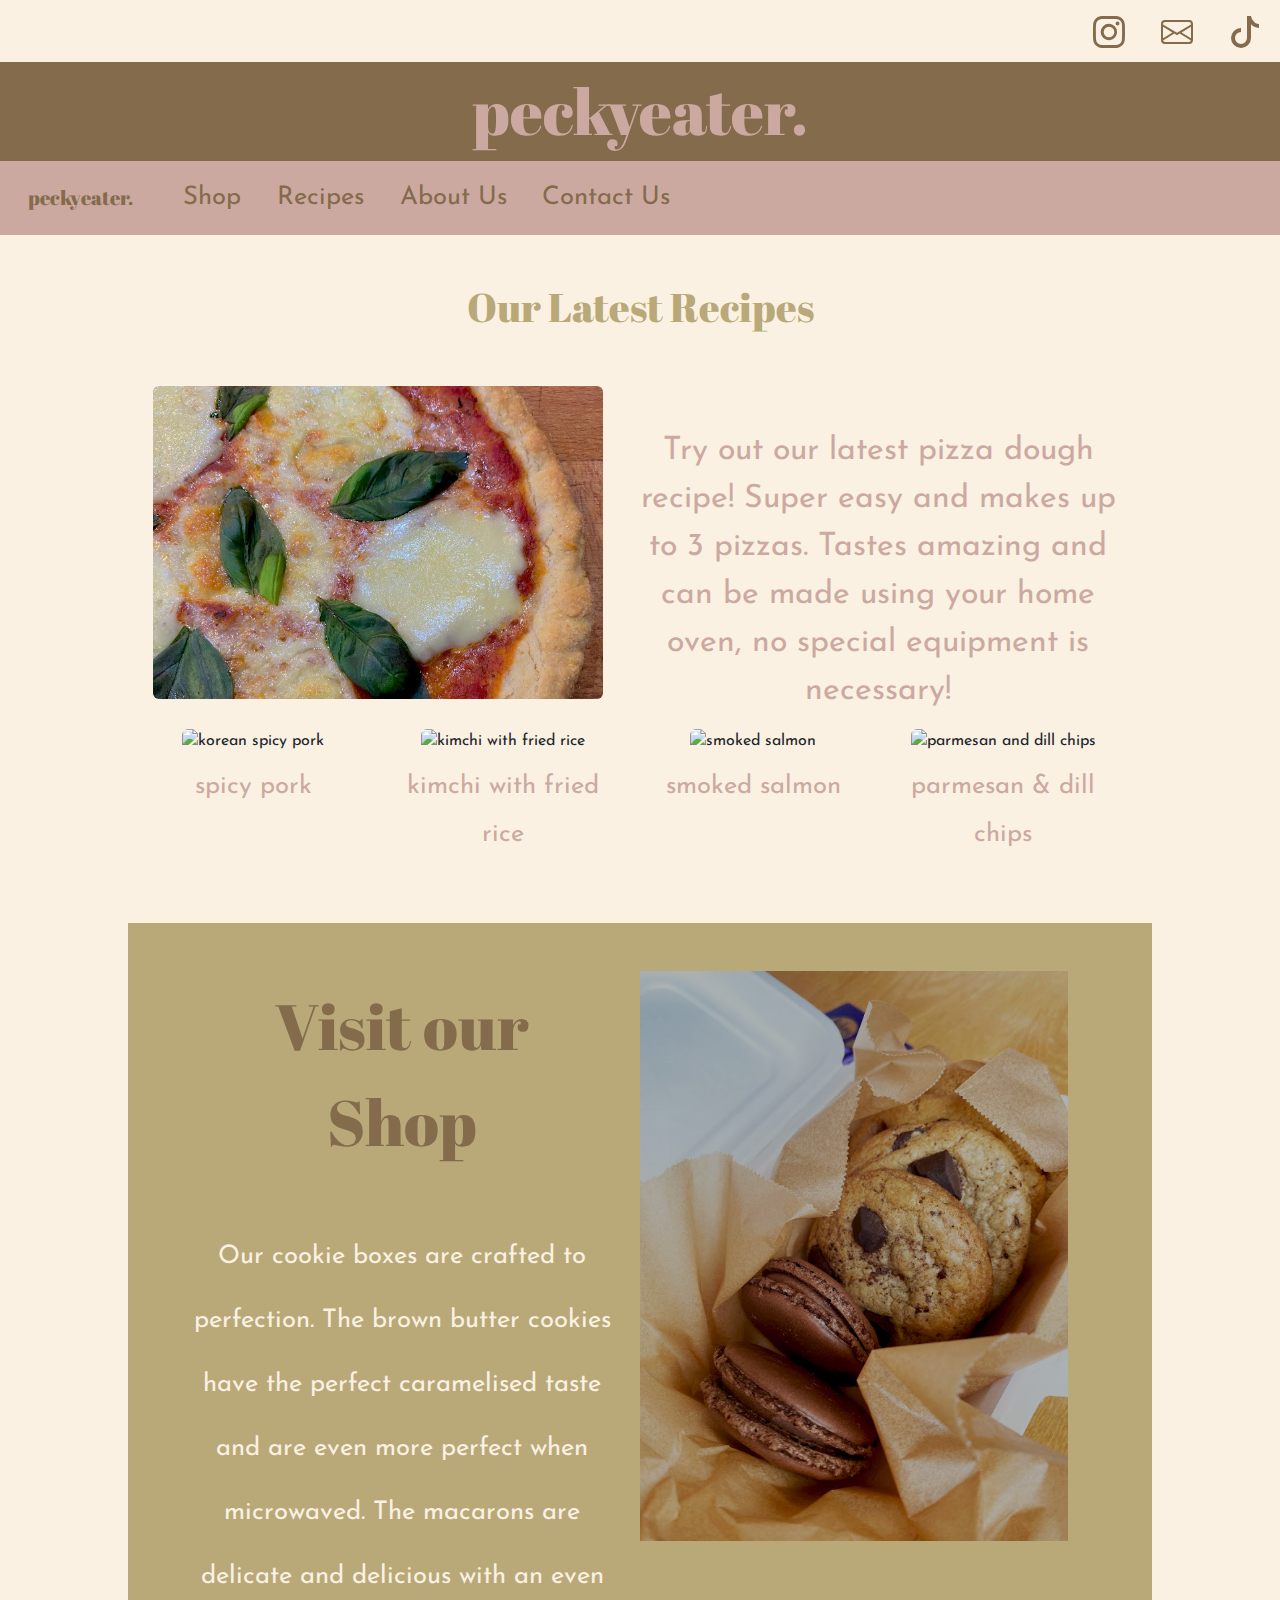
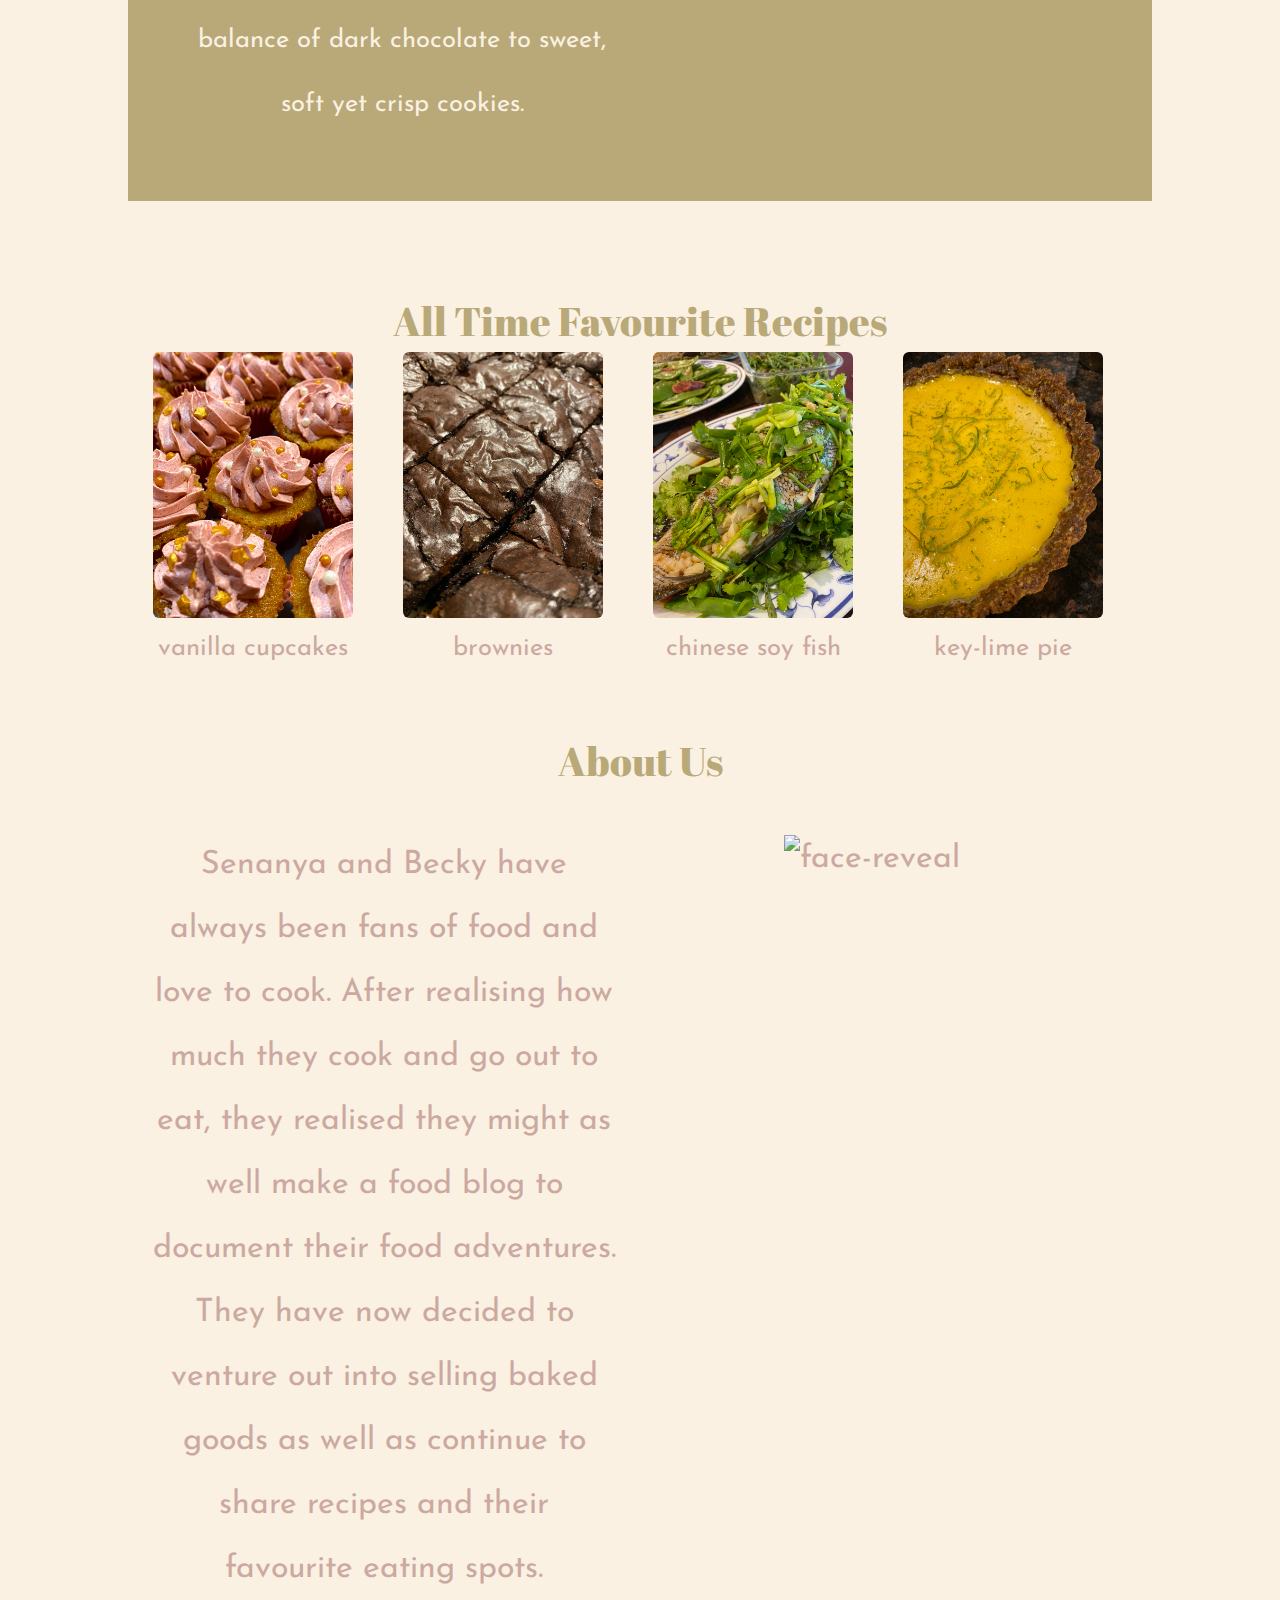
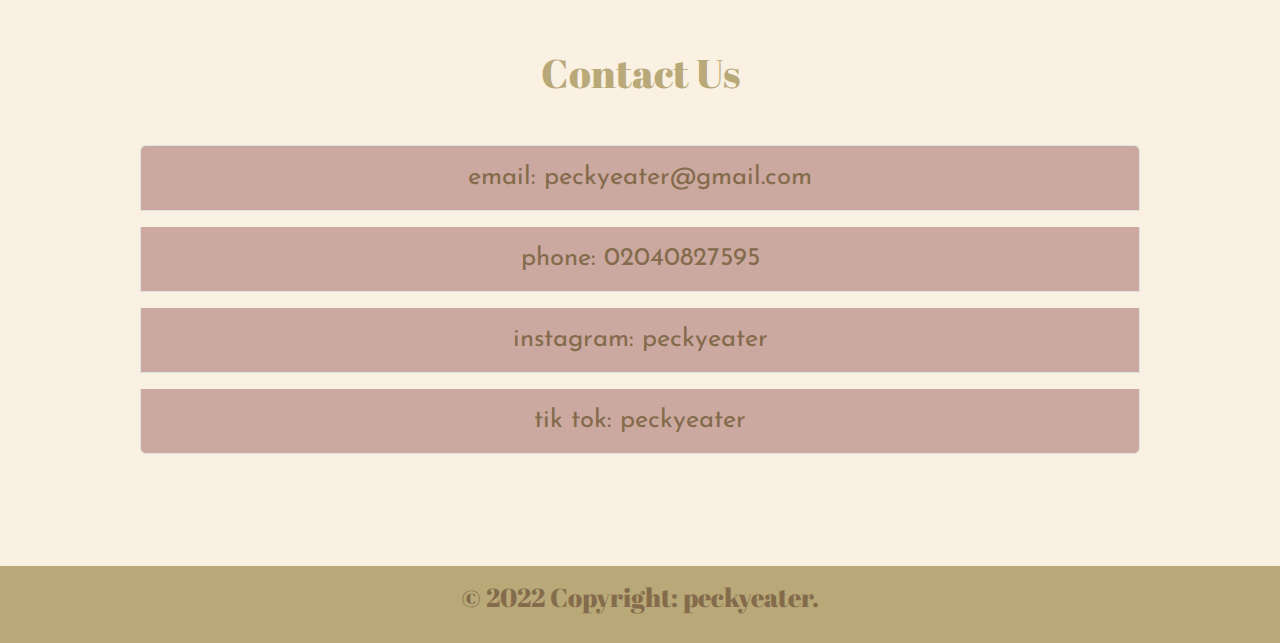
==== commit 7e7e3a6b: "error fixes" ====
--- a/index.html
+++ b/index.html
@@ -26,7 +26,7 @@
             <path d="M0 4a2 2 0 0 1 2-2h12a2 2 0 0 1 2 2v8a2 2 0 0 1-2 2H2a2 2 0 0 1-2-2V4Zm2-1a1 1 0 0 0-1 1v.217l7 4.2 7-4.2V4a1 1 0 0 0-1-1H2Zm13 2.383-4.708 2.825L15 11.105V5.383Zm-.034 6.876-5.64-3.471L8 9.583l-1.326-.795-5.64 3.47A1 1 0 0 0 2 13h12a1 1 0 0 0 .966-.741ZM1 11.105l4.708-2.897L1 5.383v5.722Z"/>
         </svg>
     </a>
-    <a class="btn btn-outline"href="https://www.tiktok.com/@peckyeater">
+    <a class="btn btn-outline" href="https://www.tiktok.com/@peckyeater">
         <svg xmlns="http://www.w3.org/2000/svg" width="32" height="32" fill="rgba(131,107,76,255)" class="bi bi-tiktok" viewBox="0 0 16 16">
             <path d="M9 0h1.98c.144.715.54 1.617 1.235 2.512C12.895 3.389 13.797 4 15 4v2c-1.753 0-3.07-.814-4-1.829V11a5 5 0 1 1-5-5v2a3 3 0 1 0 3 3V0Z"/>
         </svg>
@@ -74,9 +74,9 @@
 <div class="wrapper">
 <div class="container row">
     <div class="col-sm-6">
-        <button type="button" class="btn btn-outline"><a href="pizza.html">
+        <a class="btn btn-outline" href="pizza.html">
         <img class="rounded img-fluid w-100" src="img/pizza.jpg" alt="margherita pizza">
-        </a></button>
+        </a>
     </div>
     <div class="col-sm-6 pt-5">
         Try out our latest pizza  dough recipe! Super easy and makes up to 3 pizzas. Tastes
@@ -86,27 +86,27 @@
 
 <div class="container row">
     <div class="col-sm">
-        <button type="button" class="btn btn-outline"><a href="pizza.html">
+       <a class="btn btn-outline" href="pizza.html">
             <img class="rounded img-fluid w-100" src="img/IMG_6663.jpg" alt="korean spicy pork">
-        </a></button>
+        </a>
         <p>spicy pork</p>
     </div>
         <div class="col-sm">
-            <button type="button" class="btn"><a href="pizza.html">
+           <a class="btn btn-outline" href="pizza.html">
                 <img class="rounded img-fluid w-100" src="img/IMG_8913.jpg" alt="kimchi with fried rice">
-            </a></button>
+            </a>
             <p>kimchi with fried rice</p>
         </div>
             <div class="col-sm">
-                <button type="button" class="btn"><a href="pizza.html">
+               <a class="btn btn-outline" href="pizza.html">
                     <img class="rounded img-fluid w-100" src="img/IMG_3042.jpg" alt="smoked salmon">
-                </a></button>
+                </a>
                 <p>smoked salmon</p>
             </div>
     <div class="col-sm">
-        <button type="button" class="btn"><a href="pizza.html">
+        <a class="btn btn-outline" href="pizza.html">
             <img class="rounded img-fluid w-100" src="img/IMG_2964.jpg" alt="parmesan and dill chips">
-        </a></button>
+        </a>
         <p>parmesan & dill chips</p>
     </div>
 </div>
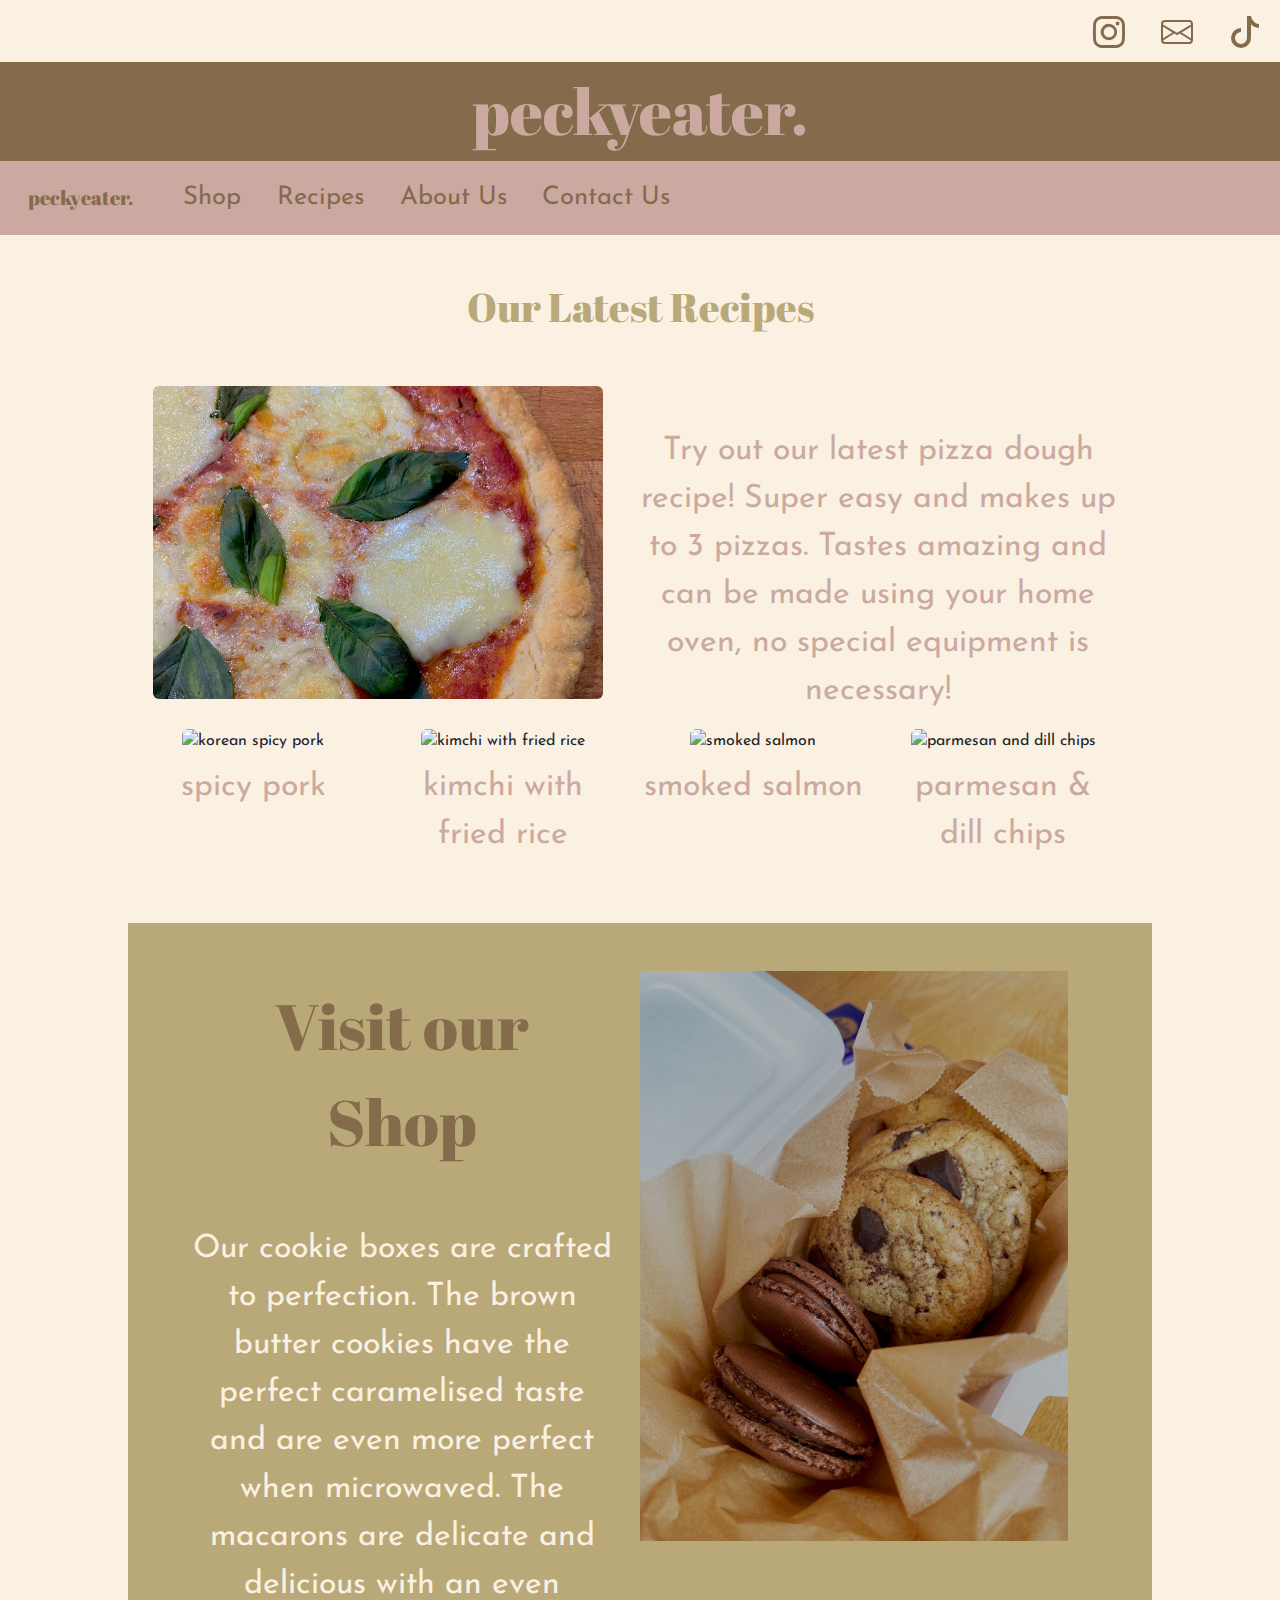
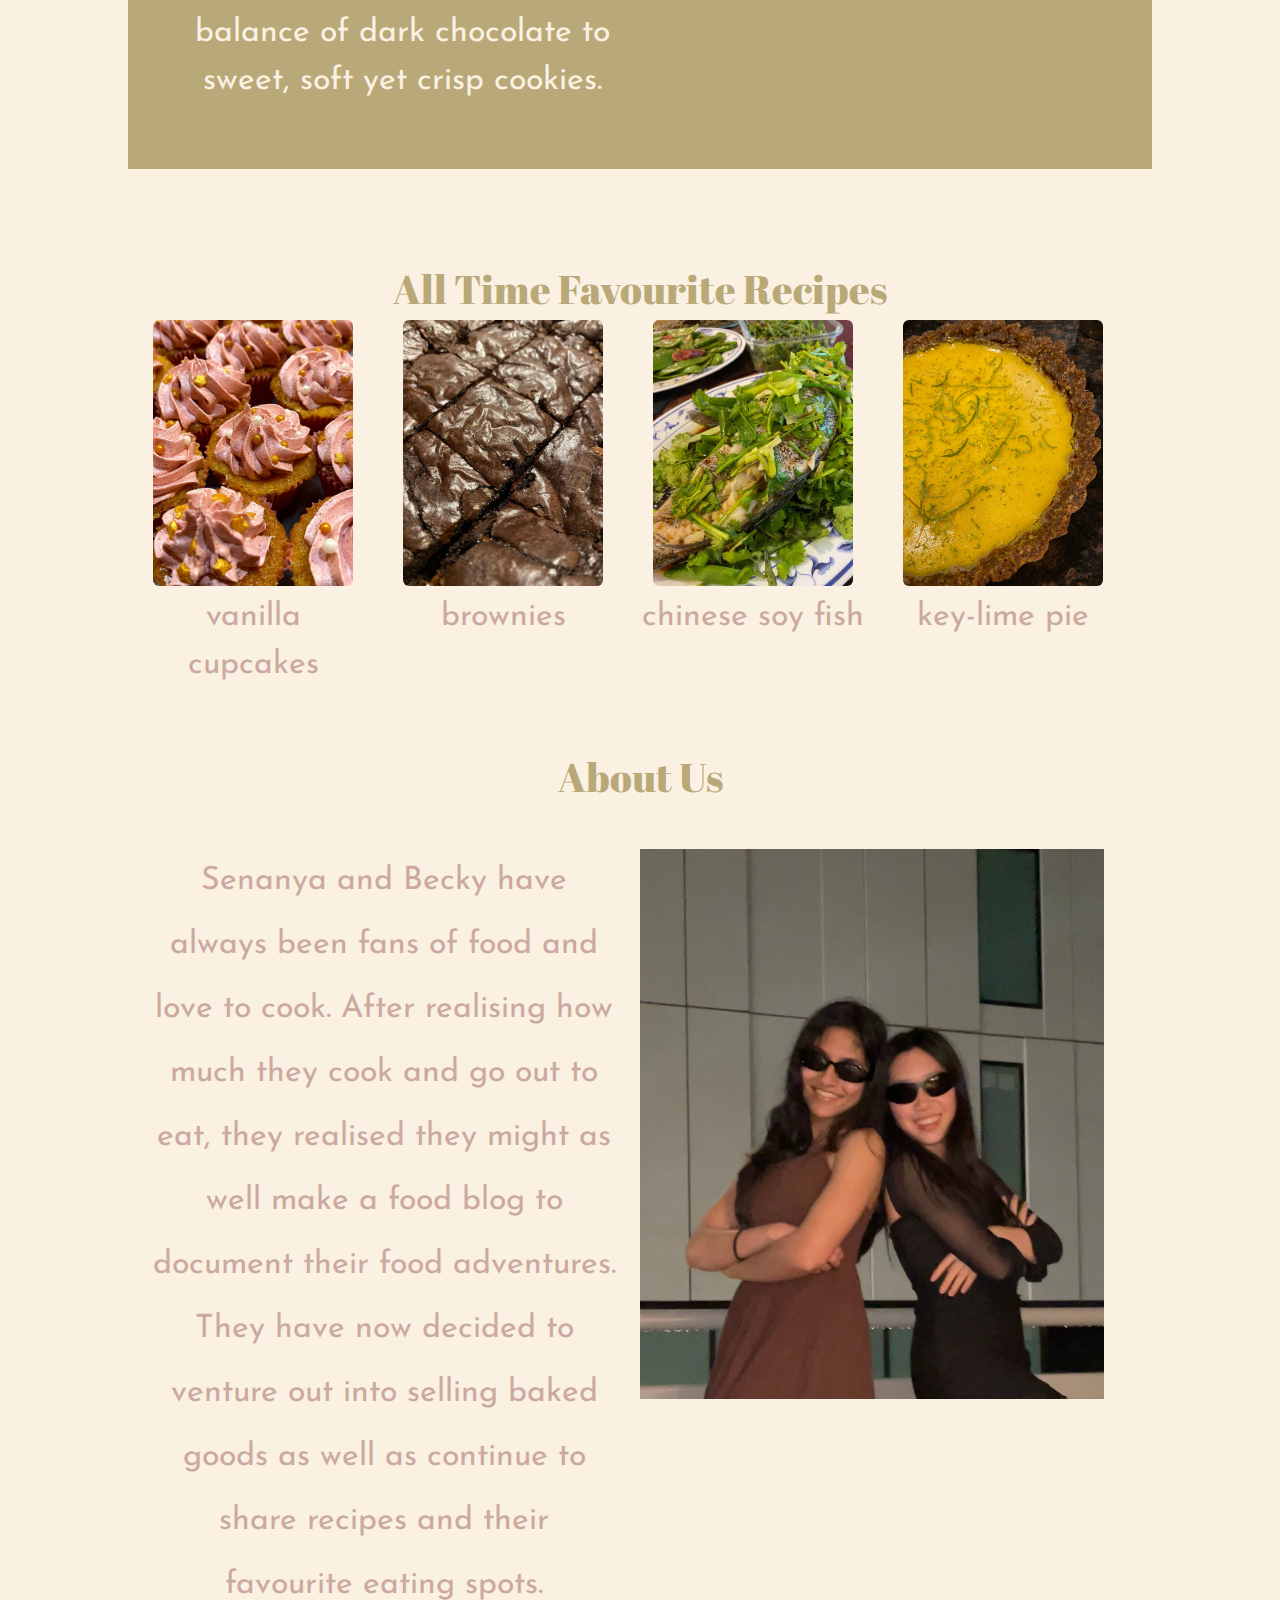
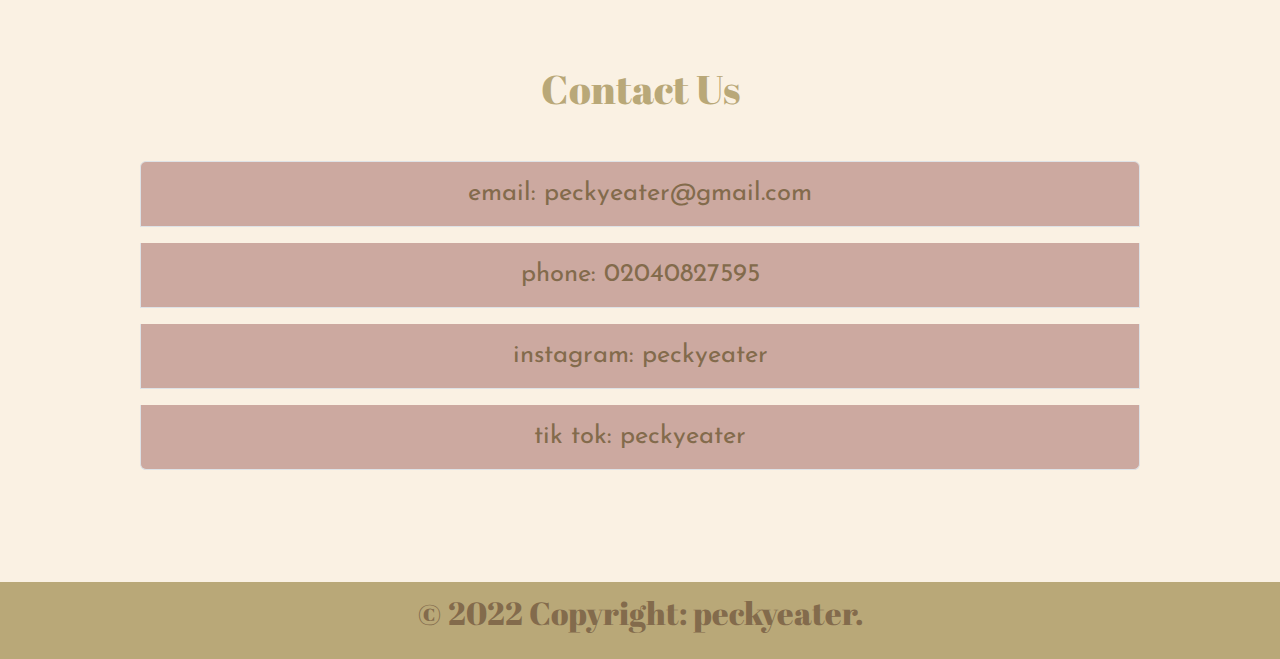
==== commit 6df19a7a: "code commenting" ====
--- a/index.html
+++ b/index.html
@@ -15,8 +15,7 @@
 
 </head>
 <body>
-
-
+<!-- social media links, icons from bootstrap icon library -->
 <div class="social text-end "> <a class="btn btn-outline" href="https://www.instagram.com/peckyeater/">
     <svg xmlns="http://www.w3.org/2000/svg" width="32" height="32" fill="rgba(131,107,76,255)" class="bi bi-instagram link-secondary" viewBox="0 0 16 16">
         <path d="M8 0C5.829 0 5.556.01 4.703.048 3.85.088 3.269.222 2.76.42a3.917 3.917 0 0 0-1.417.923A3.927 3.927 0 0 0 .42 2.76C.222 3.268.087 3.85.048 4.7.01 5.555 0 5.827 0 8.001c0 2.172.01 2.444.048 3.297.04.852.174 1.433.372 1.942.205.526.478.972.923 1.417.444.445.89.719 1.416.923.51.198 1.09.333 1.942.372C5.555 15.99 5.827 16 8 16s2.444-.01 3.298-.048c.851-.04 1.434-.174 1.943-.372a3.916 3.916 0 0 0 1.416-.923c.445-.445.718-.891.923-1.417.197-.509.332-1.09.372-1.942C15.99 10.445 16 10.173 16 8s-.01-2.445-.048-3.299c-.04-.851-.175-1.433-.372-1.941a3.926 3.926 0 0 0-.923-1.417A3.911 3.911 0 0 0 13.24.42c-.51-.198-1.092-.333-1.943-.372C10.443.01 10.172 0 7.998 0h.003zm-.717 1.442h.718c2.136 0 2.389.007 3.232.046.78.035 1.204.166 1.486.275.373.145.64.319.92.599.28.28.453.546.598.92.11.281.24.705.275 1.485.039.843.047 1.096.047 3.231s-.008 2.389-.047 3.232c-.035.78-.166 1.203-.275 1.485a2.47 2.47 0 0 1-.599.919c-.28.28-.546.453-.92.598-.28.11-.704.24-1.485.276-.843.038-1.096.047-3.232.047s-2.39-.009-3.233-.047c-.78-.036-1.203-.166-1.485-.276a2.478 2.478 0 0 1-.92-.598 2.48 2.48 0 0 1-.6-.92c-.109-.281-.24-.705-.275-1.485-.038-.843-.046-1.096-.046-3.233 0-2.136.008-2.388.046-3.231.036-.78.166-1.204.276-1.486.145-.373.319-.64.599-.92.28-.28.546-.453.92-.598.282-.11.705-.24 1.485-.276.738-.034 1.024-.044 2.515-.045v.002zm4.988 1.328a.96.96 0 1 0 0 1.92.96.96 0 0 0 0-1.92zm-4.27 1.122a4.109 4.109 0 1 0 0 8.217 4.109 4.109 0 0 0 0-8.217zm0 1.441a2.667 2.667 0 1 1 0 5.334 2.667 2.667 0 0 1 0-5.334z"/>
@@ -33,11 +32,12 @@
     </a>
 </div>
 
+<!-- header -->
 <div class="d-none d-sm-block" >
     <div class="header text-center">peckyeater.</div>
 </div>
 
-
+<!-- sticky navbar, collapsable on mobile devices -->
 <nav class="navbar navbar-expand-sm sticky-top">
     <div class="container-fluid">
         <a class="navbar-brand" href="index.html">peckyeater.</a>
@@ -71,6 +71,9 @@
 
 <br>
 
+<!-- recipes grid
+- all images are also buttons
+-->
 <div class="wrapper">
 <div class="container row">
     <div class="col-sm-6">
@@ -111,6 +114,7 @@
     </div>
 </div>
     <br>
+    <!-- link to shop card -->
     <div class="block-1 p-5">
         <div class="container row">
             <div class="col-sm-6">
@@ -127,13 +131,16 @@
         </div>
 
     </div>
-</div>
-<br>
-<br>
+
+<br>
+<br>
+<!-- recipes grid
+- images are all buttons
+-->
 <div class="container-fluid">
     <div class="title text-center display-6">All Time Favourite Recipes</div>
 </div>
-<div class="wrapper">
+
 <div class="container row">
     <div class="col-sm-3">
        <a  class="btn btn-outline" href="pizza.html">
@@ -161,16 +168,14 @@
         <p>key-lime pie</p>
     </div>
 </div>
-</div>
+
 <br>
 <div id="aboutus"  class="container-fluid">
     <div class="title text-center display-6">About Us</div>
 </div>
 
 <br>
-
-
-<div class="wrapper">
+    <!-- about us section -->
     <div class="container-fluid">
         <div class="container row">
             <div class="col-sm-6">
@@ -184,13 +189,13 @@
             </div>
         </div>
     </div>
-</div>
+
 <br>
 <div id="contactus" class="container-fluid">
     <div class="title text-center display-6">Contact Us</div>
 </div>
 <br>
-<div class="wrapper">
+<!-- table displaying contact info-->
     <div class="container-fluid">
         <ul class="list-group">
             <li class="list-group-item table">email: peckyeater@gmail.com</li>
--- a/stylesheet.css
+++ b/stylesheet.css
@@ -1,22 +1,26 @@
+
+/*. font styling- changes in font size and colour */
 .header {
     color: rgba(204, 169, 160, 255) !important;
     font-family: 'Abril Fatface', cursive;
     background-color: rgba(131, 107, 76, 255) !important;
-    font-size: 2em;
-    padding: 2%;
+    font-size: 2em;!important;
+    padding: 2%;!important;
 }
 
-.social{
-    background-color: rgba(250,241,227,98) !important;
-    color: rgba(131,107,76,255) !important;
-    padding: 0.5%;
+.txt-1{
+    font-size:1em;!important;
+    line-height: 1.5em; !important;
+    color:rgba(250,241,227,98) !important;
 }
 
-.footer{
-    color:rgba(131,107,76,255)!important;
-    font-family: 'Abril Fatface', cursive;
-    background-color:rgba(185,168,120,255);!important;
-    padding:0.5%;
+.txt-2{
+    font-size:2em; !important;
+}
+
+.txt-3{
+    font-size:1em;!important;
+    line-height: 2em;!important;
 }
 
 .title{
@@ -24,25 +28,9 @@
     font-family: 'Abril Fatface', cursive;
 }
 
-.title-2{
-    color:rgba(131,107,76,255);!important;
+.title-2 {
+    color: rgba(131, 107, 76, 255);!important;
     font-family: 'Abril Fatface', cursive;
-
-}
-
-
-.table{
-    background-color:rgba(204,169,160,255);
-    color:rgba(131,107,76,255);!important;
-    font-size:0.8em;
-}
-
-.table-2{
-    background-color: rgba(250,241,227,98) !important;
-}
-
-.buy{
-    background-color:rgba(185,168,120,255);!important;
 }
 
 body{
@@ -54,46 +42,65 @@
     font-family: 'Josefin Sans', sans-serif;
 }
 
-.txt-1{
-    font-size:1em;
-    line-height: 2em;
-    color:rgba(250,241,227,98) !important;
+/*. styling for banner and top of screen with social media links */
+.social{
+    background-color: rgba(250,241,227,98) !important;
+    color: rgba(131,107,76,255) !important;
+    padding: 0.5%;
 }
 
-.txt-2{
-    font-size:2em;
+/*. footer styling*/
+.footer{
+    color:rgba(131,107,76,255)!important;
+    font-family: 'Abril Fatface', cursive;
+    background-color:rgba(185,168,120,255);!important;
+    padding:0.5%;
 }
 
-.txt-3{
-    font-size:1em;
-    line-height: 2em;
-}
-
-p{
+/*. styling for tables
+ */
+.table{
+    background-color:rgba(204,169,160,255);
+    color:rgba(131,107,76,255);!important;
     font-size:0.8em;
 }
 
-.wrapper{
-
-    margin-left: 10%;
-
-    margin-right: 10%;
-
+.table-2{
+    background-color: rgba(250,241,227,98) !important;
 }
 
+/*. button colour
+ */
+.buy{
+    background-color:rgba(185,168,120,255);!important;
+}
+
+/*. makes it so website doesn't spread across full screen width
+ */
+.wrapper{
+    margin-left: 10%; !important;
+    margin-right: 10%;!important;
+}
+
+/*. card styling
+ */
 .block-1{
     background-color:rgba(185,168,120,255);!important;
 }
 
+/*. navbar styling
+ */
 .nav-item{
     background-color:rgba(204,169,160,255) !important;
 }
 .nav-link{
     color:rgba(131,107,76,255) !important;
     font-family: 'Josefin Sans', sans-serif;
-    transition: all 0.5s;
+
 }
 
+/*. logo for peckyeater styling
+ */
 .navbar-brand{
     background-color:rgba(204,169,160,255) !important;
     color:rgba(131,107,76,255) !important;
@@ -109,14 +116,11 @@
     background-color:rgba(204,169,160,255) !important;
 }
 
+/*. hover over navbar styling
+ */
 .navbar .navbar-nav .nav-link:hover {
     background-color:rgba(185,168,120,255);!important;
     color: rgba(131,107,76,255) !important;
-}
-
-.active{
-    color:rgba(131,107,76,255) !important;
-    font-family: 'Josefin Sans', sans-serif;
 }
 
 @media only screen and (min-width: 992px) {
